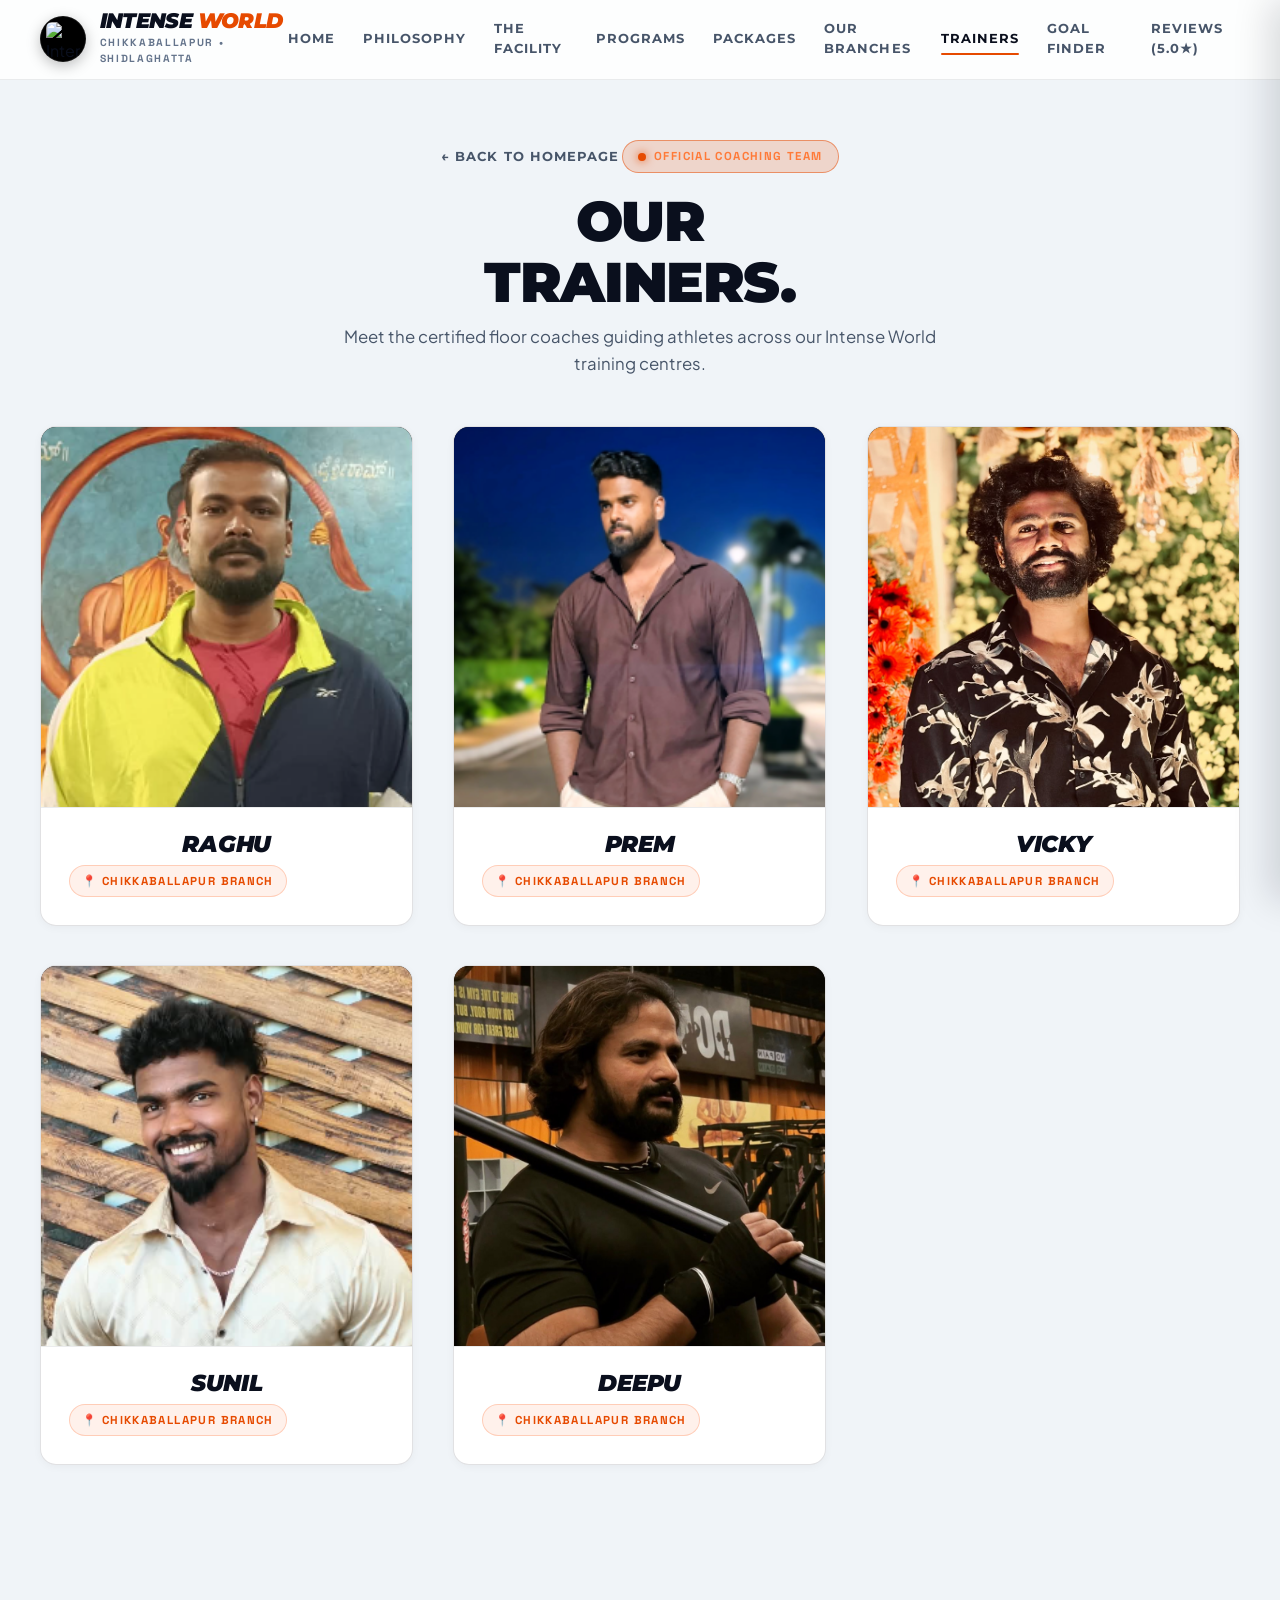
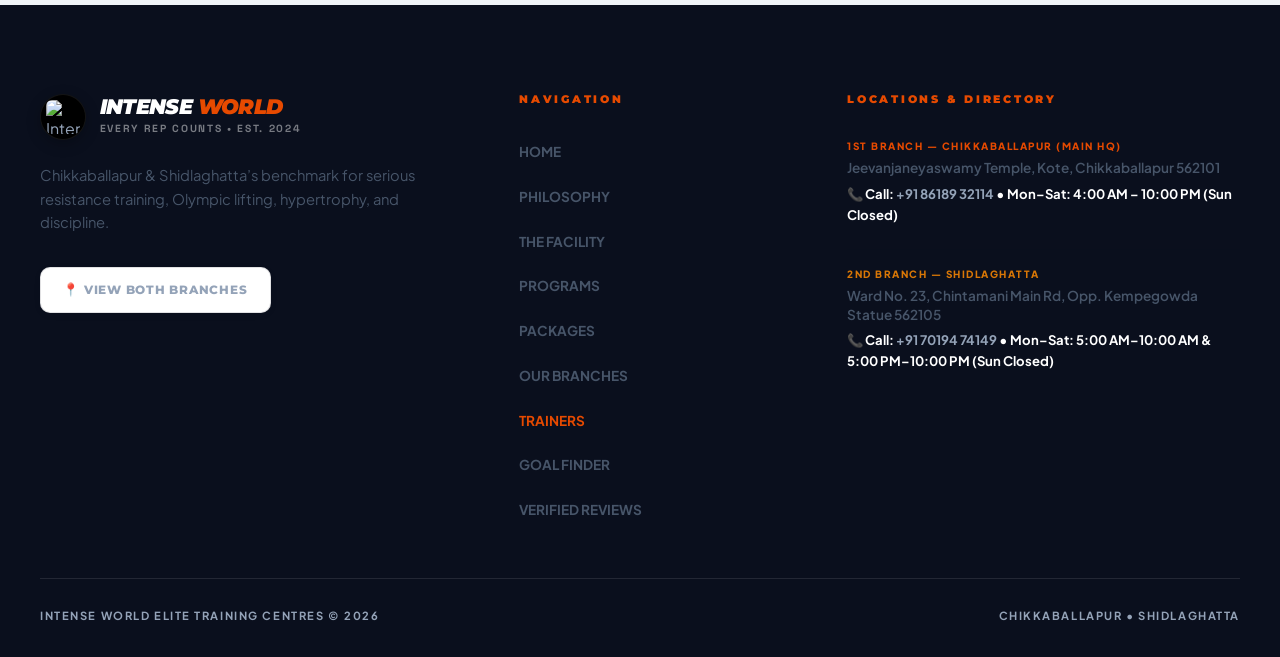
==== trainers.html @ 3a28fa77 "feat: create dedicated Trainers page and refine desktop header logo with circular black badge" ====
<!DOCTYPE html>
<html lang="en">
<head>
  <meta charset="UTF-8">
  <meta name="viewport" content="width=device-width, initial-scale=1.0">
  
  <!-- Primary SEO Meta Tags -->
  <title>Official Trainers | Intense World Gym</title>
  <meta name="title" content="Official Trainers | Intense World Gym">
  <meta name="description" content="Meet the official certified coaching team at Intense World Gym across Chikkaballapur and Shidlaghatta.">
  <meta name="robots" content="index, follow">
  <meta name="theme-color" content="#f0f4f8">

  <!-- OpenGraph / Facebook -->
  <meta property="og:type" content="website">
  <meta property="og:url" content="https://intenseworldgym.com/trainers.html">
  <meta property="og:title" content="Official Trainers | Intense World Gym">
  <meta property="og:description" content="Meet our official coaches at Intense World Gym.">
  <meta property="og:image" content="assets/logo.png">

  <!-- Favicon -->
  <link rel="icon" type="image/png" href="assets/logo.png">

  <!-- Main Stylesheet -->
  <link rel="stylesheet" href="styles.css">
  
  <style>
    /* Trainers Page Specific Enhancements */
    .trainers-page-hero {
      padding: 140px 0 60px;
      text-align: center;
      position: relative;
    }
    .trainers-grid {
      display: grid;
      grid-template-columns: repeat(auto-fill, minmax(280px, 1fr));
      gap: 2rem;
      margin: 3rem 0 5rem;
    }
    @media (min-width: 1024px) {
      .trainers-grid {
        grid-template-columns: repeat(3, 1fr);
        gap: 2.5rem;
      }
    }
    .trainer-card {
      background: var(--bg-surface);
      border: 1px solid var(--border-medium);
      border-radius: var(--radius-md);
      overflow: hidden;
      box-shadow: var(--shadow-sm);
      transition: transform 0.35s var(--ease-spring), box-shadow 0.35s ease, border-color 0.35s ease;
      display: flex;
      flex-direction: column;
    }
    .trainer-card:hover {
      transform: translateY(-8px);
      box-shadow: var(--shadow-hover);
      border-color: var(--border-accent);
    }
    .trainer-photo-wrap {
      width: 100%;
      height: 380px;
      position: relative;
      overflow: hidden;
      background: #000;
    }
    .trainer-photo-wrap img {
      width: 100%;
      height: 100%;
      object-fit: cover;
      object-position: top center;
      transition: transform 0.5s ease;
      display: block;
    }
    .trainer-card:hover .trainer-photo-wrap img {
      transform: scale(1.04);
    }
    .trainer-info {
      padding: 1.5rem 1.75rem 1.75rem;
      display: flex;
      flex-direction: column;
      gap: 0.5rem;
      border-top: 1px solid var(--border-subtle);
    }
    .trainer-name {
      font-family: var(--font-display);
      font-size: 1.45rem;
      font-weight: 900;
      font-style: italic;
      color: var(--text-primary);
      text-transform: uppercase;
      letter-spacing: -0.01em;
      margin: 0;
    }
    .trainer-branch-badge {
      display: inline-flex;
      align-items: center;
      gap: 0.4rem;
      font-family: var(--font-mono);
      font-size: 0.72rem;
      font-weight: 700;
      letter-spacing: 0.12em;
      text-transform: uppercase;
      color: var(--accent);
      background: rgba(255, 77, 0, 0.08);
      border: 1px solid rgba(255, 77, 0, 0.22);
      padding: 0.35rem 0.75rem;
      border-radius: 999px;
      width: fit-content;
    }
    .back-home-btn {
      display: inline-flex;
      align-items: center;
      gap: 0.5rem;
      margin-bottom: 1.5rem;
      font-family: var(--font-display);
      font-size: 0.8rem;
      font-weight: 700;
      text-transform: uppercase;
      letter-spacing: 0.08em;
      color: var(--text-secondary);
      transition: color 0.2s ease, transform 0.2s ease;
    }
    .back-home-btn:hover {
      color: var(--accent);
      transform: translateX(-3px);
    }
  </style>
</head>
<body>

  <!-- ==========================================================
       SITE HEADER / NAVIGATION
       ========================================================== -->
  <header class="site-header" id="siteHeader">
    <div class="container header-inner">
      <a href="index.html#home" class="brand-logo" aria-label="Intense World Homepage">
        <div class="brand-logo-circle">
          <img src="assets/logo.png" alt="Intense World Official Logo" width="36" height="36" loading="eager">
        </div>
        <div class="brand-text">
          <span class="brand-title">INTENSE <span>WORLD</span></span>
          <span class="brand-subtitle">CHIKKABALLAPUR • SHIDLAGHATTA</span>
        </div>
      </a>

      <!-- Desktop Navigation -->
      <nav class="desktop-nav" aria-label="Main Navigation">
        <a href="index.html#home" class="nav-link">Home</a>
        <a href="index.html#philosophy" class="nav-link">Philosophy</a>
        <a href="index.html#facility" class="nav-link">The Facility</a>
        <a href="index.html#programs" class="nav-link">Programs</a>
        <a href="index.html#packages" class="nav-link">Packages</a>
        <a href="index.html#branches" class="nav-link">Our Branches</a>
        <a href="trainers.html" class="nav-link active">Trainers</a>
        <a href="index.html#calculator" class="nav-link">Goal Finder</a>
        <a href="index.html#reviews" class="nav-link">Reviews (5.0★)</a>
      </nav>

      <!-- Header Toggle -->
      <div class="header-actions">
        <button class="mobile-toggle" id="mobileToggle" aria-label="Toggle Navigation Menu">
          <span></span>
          <span></span>
          <span></span>
        </button>
      </div>
    </div>
  </header>

  <!-- Mobile Navigation Drawer -->
  <div class="mobile-drawer-overlay" id="drawerOverlay"></div>
  <aside class="mobile-drawer" id="mobileDrawer" aria-label="Mobile Navigation">
    <div class="mobile-nav-links">
      <a href="index.html#home" class="mobile-nav-link">HOME <span>→</span></a>
      <a href="index.html#philosophy" class="mobile-nav-link">PHILOSOPHY <span>→</span></a>
      <a href="index.html#facility" class="mobile-nav-link">THE FACILITY <span>→</span></a>
      <a href="index.html#programs" class="mobile-nav-link">PROGRAMS <span>→</span></a>
      <a href="index.html#packages" class="mobile-nav-link">PACKAGES <span>→</span></a>
      <a href="index.html#branches" class="mobile-nav-link">OUR BRANCHES <span>→</span></a>
      <a href="trainers.html" class="mobile-nav-link active">TRAINERS <span>→</span></a>
      <a href="index.html#calculator" class="mobile-nav-link">GOAL FINDER <span>→</span></a>
      <a href="index.html#reviews" class="mobile-nav-link">REVIEWS (5.0★) <span>→</span></a>
    </div>
    <div style="display: flex; flex-direction: column; gap: 0.85rem; margin-top: auto;">
      <a href="https://wa.me/918618932114?text=Hello%20Intense%20World%2C%20I%20would%20like%20to%20know%20more%20about%20the%20gym%20and%20membership." target="_blank" rel="noopener noreferrer" class="btn-cult btn-cult-primary" style="width: 100%;">
        JOIN INTENSE WORLD
      </a>
      <a href="https://wa.me/918618932114?text=Hello%20Intense%20World%2C%20I%20would%20like%20to%20know%20more%20about%20the%20gym%20and%20membership." target="_blank" rel="noopener noreferrer" class="btn-cult btn-cult-whatsapp" style="width: 100%;">
        <svg width="20" height="20" viewBox="0 0 24 24" fill="currentColor"><path d="M.057 24l1.687-6.163c-1.041-1.804-1.588-3.849-1.587-5.946.003-6.556 5.338-11.891 11.893-11.891 3.181.001 6.167 1.24 8.413 3.488 2.245 2.248 3.481 5.236 3.48 8.414-.003 6.557-5.338 11.892-11.893 11.892-1.99-.001-3.951-.5-5.688-1.448l-6.305 1.654zm6.597-3.807c1.676.995 3.276 1.591 5.392 1.592 5.448 0 9.886-4.434 9.889-9.885.002-5.462-4.415-9.89-9.881-9.892-5.452 0-9.887 4.434-9.889 9.884-.001 2.225.651 3.891 1.746 5.634l-.999 3.648 3.742-.981zm11.387-5.464c-.074-.124-.272-.198-.57-.347-.297-.149-1.758-.868-2.031-.967-.272-.099-.47-.149-.669.149-.198.297-.768.967-.941 1.165-.173.198-.347.223-.644.074-.297-.149-1.255-.462-2.39-1.475-.883-.788-1.48-1.761-1.653-2.059-.173-.297-.018-.458.13-.606.134-.133.297-.347.446-.521.151-.172.2-.296.3-.495.099-.198.05-.372-.025-.521-.075-.148-.669-1.611-.916-2.206-.242-.579-.487-.501-.669-.51l-.57-.01c-.198 0-.52.074-.792.372s-1.04 1.016-1.04 2.479 1.065 2.876 1.213 3.074c.149.198 2.095 3.2 5.076 4.487.709.306 1.263.489 1.694.626.712.226 1.36.194 1.872.118.571-.085 1.758-.719 2.006-1.413.248-.695.248-1.29.173-1.414z"/></svg>
      WHATSAPP US
      </a>
    </div>
  </aside>

  <!-- ==========================================================
       MAIN CONTENT: TRAINERS DIRECTORY
       ========================================================== -->
  <main>
    <section class="trainers-page-hero">
      <div class="container">
        <a href="index.html#home" class="back-home-btn">← Back to Homepage</a>
        <div class="hero-tag-pill" style="margin-bottom: 1rem;">
          <span class="pulse-dot"></span>
          OFFICIAL COACHING TEAM
        </div>
        <h1 class="facility-header-title" style="margin-bottom: 0.75rem;">
          OUR <br>
          <span>TRAINERS.</span>
        </h1>
        <p class="facility-header-desc" style="max-width: 620px; margin: 0 auto;">
          Meet the certified floor coaches guiding athletes across our Intense World training centres.
        </p>

        <!-- Trainers Grid -->
        <div class="trainers-grid">
          
          <!-- Trainer 1: Raghu -->
          <article class="trainer-card fade-in-up">
            <div class="trainer-photo-wrap">
              <img src="assets/trainer-raghu.png" alt="Raghu - Trainer at Intense World Gym Chikkaballapur" loading="lazy">
            </div>
            <div class="trainer-info">
              <h2 class="trainer-name">Raghu</h2>
              <span class="trainer-branch-badge">📍 Chikkaballapur Branch</span>
            </div>
          </article>

          <!-- Trainer 2: Prem -->
          <article class="trainer-card fade-in-up">
            <div class="trainer-photo-wrap">
              <img src="assets/trainer-prem.png" alt="Prem - Trainer at Intense World Gym Chikkaballapur" loading="lazy">
            </div>
            <div class="trainer-info">
              <h2 class="trainer-name">Prem</h2>
              <span class="trainer-branch-badge">📍 Chikkaballapur Branch</span>
            </div>
          </article>

          <!-- Trainer 3: Vicky -->
          <article class="trainer-card fade-in-up">
            <div class="trainer-photo-wrap">
              <img src="assets/trainer-vicky.png" alt="Vicky - Trainer at Intense World Gym Chikkaballapur" loading="lazy">
            </div>
            <div class="trainer-info">
              <h2 class="trainer-name">Vicky</h2>
              <span class="trainer-branch-badge">📍 Chikkaballapur Branch</span>
            </div>
          </article>

          <!-- Trainer 4: Sunil -->
          <article class="trainer-card fade-in-up">
            <div class="trainer-photo-wrap">
              <img src="assets/trainer-sunil.png" alt="Sunil - Trainer at Intense World Gym Chikkaballapur" loading="lazy">
            </div>
            <div class="trainer-info">
              <h2 class="trainer-name">Sunil</h2>
              <span class="trainer-branch-badge">📍 Chikkaballapur Branch</span>
            </div>
          </article>

          <!-- Trainer 5: Deepu -->
          <article class="trainer-card fade-in-up">
            <div class="trainer-photo-wrap">
              <img src="assets/trainer-deepu.jpg" alt="Deepu - Trainer at Intense World Gym Chikkaballapur" loading="lazy">
            </div>
            <div class="trainer-info">
              <h2 class="trainer-name">Deepu</h2>
              <span class="trainer-branch-badge">📍 Chikkaballapur Branch</span>
            </div>
          </article>

        </div>
      </div>
    </section>
  </main>

  <!-- ==========================================================
       SITE FOOTER
       ========================================================== -->
  <footer class="site-footer-cult">
    <div class="container">
      <div class="footer-top-grid">
        <div>
          <a href="index.html#home" class="brand-logo" style="margin-bottom: 1.5rem;">
            <div class="brand-logo-circle">
              <img src="assets/logo.png" alt="Intense World Logo" width="36" height="36" loading="lazy">
            </div>
            <div class="brand-text">
              <span class="brand-title" style="color: #ffffff;">INTENSE <span>WORLD</span></span>
              <span class="brand-subtitle" style="color: rgba(255,255,255,0.45);">EVERY REP COUNTS • EST. 2024</span>
            </div>
          </a>
          <p style="color: var(--text-secondary); font-size: 0.92rem; max-width: 380px; line-height: 1.6; margin-bottom: 2rem;">
            Chikkaballapur & Shidlaghatta’s benchmark for serious resistance training, Olympic lifting, hypertrophy, and discipline.
          </p>
          <a href="index.html#branches" class="btn-cult btn-cult-outline" style="padding: 0.65rem 1.4rem; font-size: 0.78rem;">
            📍 VIEW BOTH BRANCHES
          </a>
        </div>

        <div>
          <h4 style="font-size: 11px; font-weight: 900; letter-spacing: 0.25em; color: var(--accent); margin-bottom: 2rem;">NAVIGATION</h4>
          <ul style="list-style: none; display: flex; flex-direction: column; gap: 1.2rem;">
            <li><a href="index.html#home" style="color: var(--text-secondary); font-weight: 700; font-size: 0.85rem; text-transform: uppercase;">Home</a></li>
            <li><a href="index.html#philosophy" style="color: var(--text-secondary); font-weight: 700; font-size: 0.85rem; text-transform: uppercase;">Philosophy</a></li>
            <li><a href="index.html#facility" style="color: var(--text-secondary); font-weight: 700; font-size: 0.85rem; text-transform: uppercase;">The Facility</a></li>
            <li><a href="index.html#programs" style="color: var(--text-secondary); font-weight: 700; font-size: 0.85rem; text-transform: uppercase;">Programs</a></li>
            <li><a href="index.html#packages" style="color: var(--text-secondary); font-weight: 700; font-size: 0.85rem; text-transform: uppercase;">Packages</a></li>
            <li><a href="index.html#branches" style="color: var(--text-secondary); font-weight: 700; font-size: 0.85rem; text-transform: uppercase;">Our Branches</a></li>
            <li><a href="trainers.html" style="color: var(--accent); font-weight: 700; font-size: 0.85rem; text-transform: uppercase;">Trainers</a></li>
            <li><a href="index.html#calculator" style="color: var(--text-secondary); font-weight: 700; font-size: 0.85rem; text-transform: uppercase;">Goal Finder</a></li>
            <li><a href="index.html#reviews" style="color: var(--text-secondary); font-weight: 700; font-size: 0.85rem; text-transform: uppercase;">Verified Reviews</a></li>
          </ul>
        </div>

        <div>
          <h4 style="font-size: 11px; font-weight: 900; letter-spacing: 0.25em; color: var(--accent); margin-bottom: 2rem;">LOCATIONS & DIRECTORY</h4>
          <div style="display: flex; flex-direction: column; gap: 1.5rem;">
            <div>
              <p style="font-size: 10px; text-transform: uppercase; letter-spacing: 0.15em; color: var(--accent); margin-bottom: 0.25rem; font-weight: 900;">1ST BRANCH — CHIKKABALLAPUR (MAIN HQ)</p>
              <p style="font-size: 0.85rem; font-weight: 600; color: var(--text-secondary); line-height: 1.4;">Jeevanjaneyaswamy Temple, Kote, Chikkaballapur 562101</p>
              <p style="font-size: 0.82rem; color: #FFFFFF; font-weight: 700; margin-top: 0.35rem;">📞 Call: <a href="tel:+918618932114">+91 86189 32114</a> • Mon–Sat: 4:00 AM – 10:00 PM (Sun Closed)</p>
            </div>
            <div style="padding-top: 1rem; border-top: 1px solid var(--border-subtle);">
              <p style="font-size: 10px; text-transform: uppercase; letter-spacing: 0.15em; color: var(--gold); margin-bottom: 0.25rem; font-weight: 900;">2ND BRANCH — SHIDLAGHATTA</p>
              <p style="font-size: 0.85rem; font-weight: 600; color: var(--text-secondary); line-height: 1.4;">Ward No. 23, Chintamani Main Rd, Opp. Kempegowda Statue 562105</p>
              <p style="font-size: 0.82rem; color: #FFFFFF; font-weight: 700; margin-top: 0.35rem;">📞 Call: <a href="tel:+917019474149">+91 70194 74149</a> • Mon–Sat: 5:00 AM–10:00 AM & 5:00 PM–10:00 PM (Sun Closed)</p>
            </div>
          </div>
        </div>
      </div>

      <div class="footer-bottom-row">
        <p>INTENSE WORLD ELITE TRAINING CENTRES © 2026</p>
        <p>CHIKKABALLAPUR • SHIDLAGHATTA</p>
      </div>
    </div>
  </footer>

  <!-- Scripts -->
  <script src="app.js"></script>
</body>
</html>
---- styles.css ----
@import url('https://fonts.googleapis.com/css2?family=Montserrat:ital,wght@0,400;0,500;0,600;0,700;0,800;0,900;1,700;1,800;1,900&family=Plus+Jakarta+Sans:wght@400;500;600;700;800&family=Space+Grotesk:wght@600;700&display=swap');

/* ==========================================================================
   INTENSE WORLD GYM — PREMIUM ATHLETIC DESIGN SYSTEM
   Modern, Clean, Human-Engineered High-End Visual System
   Reference-Grade Light/Bright Architecture with High Contrast
   ========================================================================== */

:root {
  /* Core Color Hierarchy - Elegant Light/Bright Palette */
  --bg: #f0f4f8;
  --bg-surface: #ffffff;
  --bg-surface-subtle: #e8eef5;
  --bg-card: #ffffff;
  --bg-card-hover: #f8fafc;
  --bg-glass: rgba(255, 255, 255, 0.88);
  --bg-subtle: rgba(10, 15, 29, 0.04);

  /* Athletic Accents */
  --accent: #E64A00;
  --accent-light: #FF5E14;
  --accent-dark: #C23E00;
  --accent-glow: rgba(230, 74, 0, 0.25);
  --accent-glow-subtle: rgba(230, 74, 0, 0.08);
  
  --gold: #D97706;
  --gold-glow: rgba(217, 119, 6, 0.2);
  --success: #059669;
  --whatsapp: #25D366;
  --danger: #DC2626;

  /* Typography Colors */
  --text-primary: #0A0F1D;
  --text-secondary: #475569;
  --text-muted: #64748B;
  --text-dim: #94A3B8;
  --text-inverse: #FFFFFF;

  /* Borders & Shadows */
  --border-subtle: rgba(10, 15, 29, 0.08);
  --border-medium: rgba(10, 15, 29, 0.12);
  --border-strong: rgba(10, 15, 29, 0.2);
  --border-accent: rgba(230, 74, 0, 0.4);

  --shadow-sm: 0 2px 8px rgba(10, 15, 29, 0.04);
  --shadow-md: 0 10px 30px rgba(10, 15, 29, 0.06);
  --shadow-lg: 0 20px 50px rgba(10, 15, 29, 0.09);
  --shadow-glow: 0 12px 35px rgba(230, 74, 0, 0.2);

  /* Typography */
  --font-display: 'Montserrat', -apple-system, BlinkMacSystemFont, 'Segoe UI', Roboto, sans-serif;
  --font-body: 'Plus Jakarta Sans', -apple-system, BlinkMacSystemFont, 'Segoe UI', Roboto, sans-serif;
  --font-mono: 'Space Grotesk', monospace;

  /* Spacing & Radii */
  --radius-xs: 6px;
  --radius-sm: 10px;
  --radius-md: 16px;
  --radius-lg: 22px;
  --radius-xl: 30px;
  --radius-full: 9999px;

  /* Transitions & Physics */
  --ease-spring: cubic-bezier(0.16, 1, 0.3, 1);
  --ease-smooth: cubic-bezier(0.4, 0, 0.2, 1);
  --transition: all 0.32s var(--ease-spring);
}

/* ==========================================================================
   RESET & FOUNDATION
   ========================================================================== */
*, *::before, *::after {
  box-sizing: border-box;
  margin: 0;
  padding: 0;
}

html {
  scroll-behavior: smooth;
  font-family: var(--font-body);
  background-color: var(--bg);
  color: var(--text-primary);
  line-height: 1.6;
  -webkit-font-smoothing: antialiased;
  -moz-osx-font-smoothing: grayscale;
  overflow-x: hidden;
}

body {
  min-height: 100vh;
  background-color: var(--bg);
  color: var(--text-primary);
  overflow-x: hidden;
  position: relative;
}

::selection {
  background-color: var(--accent);
  color: #FFFFFF;
}

h1, h2, h3, h4, h5, h6 {
  font-family: var(--font-display);
  color: var(--text-primary);
  font-weight: 900;
  text-transform: uppercase;
  letter-spacing: -0.025em;
  line-height: 1.08;
}

p {
  color: var(--text-secondary);
  font-family: var(--font-body);
}

a {
  color: inherit;
  text-decoration: none;
  transition: var(--transition);
}

img, video {
  max-width: 100%;
  height: auto;
  display: block;
}

button {
  font-family: inherit;
  cursor: pointer;
  border: none;
  background: none;
}

.container {
  width: 100%;
  max-width: 1320px;
  margin: 0 auto;
  padding: 0 1.25rem;
  position: relative;
  z-index: 10;
}

@media (min-width: 768px) {
  .container {
    padding: 0 2.5rem;
  }
}

.text-accent { color: var(--accent); }
.text-gold { color: var(--gold); }
.text-success { color: var(--success); }

/* Section Header Typography Helpers */
.section-tag-pill {
  display: inline-flex;
  align-items: center;
  gap: 0.5rem;
  padding: 0.4rem 0.95rem;
  border-radius: var(--radius-full);
  background: rgba(230, 74, 0, 0.08);
  border: 1px solid var(--border-accent);
  font-family: var(--font-mono);
  font-size: 0.72rem;
  font-weight: 700;
  letter-spacing: 0.12em;
  color: var(--accent);
  margin-bottom: 0.85rem;
}

/* ==========================================================================
   BUTTONS (Ergonomic, Touch-Optimized & High-Precision)
   ========================================================================== */
.btn-cult {
  display: inline-flex;
  align-items: center;
  justify-content: center;
  gap: 0.65rem;
  font-family: var(--font-display);
  font-size: 0.85rem;
  font-weight: 800;
  text-transform: uppercase;
  letter-spacing: 0.06em;
  padding: 0.95rem 1.6rem;
  border-radius: var(--radius-sm);
  transition: var(--transition);
  cursor: pointer;
  position: relative;
  overflow: hidden;
  text-align: center;
  white-space: normal;
  word-break: normal;
  line-height: 1.25;
  min-height: 46px;
  -webkit-tap-highlight-color: transparent;
}

.btn-cult::after {
  content: '';
  position: absolute;
  top: 0; left: -100%;
  width: 60%; height: 100%;
  background: linear-gradient(90deg, transparent, rgba(255,255,255,0.28), transparent);
  transform: skewX(-20deg);
  transition: 0.6s ease;
}

.btn-cult:hover::after {
  left: 140%;
}

.btn-cult:active {
  transform: scale(0.98);
}

.btn-cult-primary {
  background-color: var(--accent);
  color: #FFFFFF;
  box-shadow: 0 4px 18px var(--accent-glow);
}

.btn-cult-primary:hover {
  background-color: var(--accent-light);
  box-shadow: 0 8px 30px var(--accent-glow);
  transform: translateY(-2px);
  color: #FFFFFF;
}

.btn-cult-outline {
  color: var(--text-primary);
  border: 1.5px solid var(--border-medium);
  background: var(--bg-surface);
  box-shadow: var(--shadow-sm);
}

.btn-cult-outline:hover {
  background-color: var(--text-primary);
  color: #FFFFFF;
  border-color: var(--text-primary);
  transform: translateY(-2px);
}

.btn-cult-whatsapp {
  background: var(--whatsapp);
  color: #FFFFFF;
  box-shadow: 0 4px 18px rgba(37, 211, 102, 0.25);
}

.btn-cult-whatsapp:hover {
  background: #20ba5a;
  box-shadow: 0 8px 28px rgba(37, 211, 102, 0.45);
  transform: translateY(-2px);
  color: #FFFFFF;
}

/* ==========================================================================
   NAVIGATION BAR & MOBILE DRAWER
   ========================================================================== */
.site-header {
  position: fixed;
  top: 0; left: 0; right: 0;
  height: 80px;
  z-index: 100;
  transition: var(--transition);
  display: flex;
  align-items: center;
  background: rgba(255, 255, 255, 0.85);
  backdrop-filter: blur(20px);
  -webkit-backdrop-filter: blur(20px);
  border-bottom: 1px solid var(--border-subtle);
}

.site-header.scrolled {
  height: 70px;
  background: rgba(255, 255, 255, 0.96);
  border-bottom: 1px solid var(--border-medium);
  box-shadow: 0 10px 30px rgba(10, 15, 29, 0.06);
}

.header-inner {
  display: flex;
  align-items: center;
  justify-content: space-between;
}

.brand-logo {
  display: flex;
  align-items: center;
  gap: 0.85rem;
}

.brand-logo-circle {
  width: 46px;
  height: 46px;
  min-width: 46px;
  min-height: 46px;
  border-radius: 50%;
  background-color: #000000;
  display: flex;
  align-items: center;
  justify-content: center;
  overflow: hidden;
  box-shadow: 0 4px 14px rgba(0, 0, 0, 0.25);
  border: 1px solid rgba(255, 255, 255, 0.08);
  transition: transform 0.3s var(--ease-spring), box-shadow 0.3s ease;
  flex-shrink: 0;
}

.brand-logo:hover .brand-logo-circle {
  transform: scale(1.06);
  box-shadow: 0 6px 18px rgba(0, 0, 0, 0.35);
}

.brand-logo-circle img {
  width: 78%;
  height: 78%;
  object-fit: contain;
  display: block;
  border-radius: 0;
  box-shadow: none;
  filter: drop-shadow(0 1px 3px rgba(0,0,0,0.4));
}

.brand-logo img {
  border-radius: var(--radius-xs);
  transition: transform 0.3s var(--ease-spring);
  box-shadow: 0 2px 10px rgba(0,0,0,0.1);
}

.brand-logo:hover img {
  transform: scale(1.08) rotate(-3deg);
}

.brand-logo:hover .brand-logo-circle img {
  transform: none;
}

.brand-text {
  display: flex;
  flex-direction: column;
}

.brand-title {
  font-family: var(--font-display);
  font-size: 1.3rem;
  font-weight: 900;
  font-style: italic;
  letter-spacing: -0.03em;
  color: var(--text-primary);
  line-height: 1;
}

.brand-title span {
  color: var(--accent);
}

.brand-subtitle {
  font-family: var(--font-mono);
  font-size: 0.65rem;
  font-weight: 700;
  letter-spacing: 0.16em;
  color: var(--text-muted);
  margin-top: 3px;
}

.desktop-nav {
  display: none;
  align-items: center;
  gap: 1.75rem;
}

@media (min-width: 1024px) {
  .desktop-nav {
    display: flex;
  }
}

.nav-link {
  font-family: var(--font-display);
  font-size: 0.8rem;
  font-weight: 700;
  text-transform: uppercase;
  letter-spacing: 0.08em;
  color: var(--text-secondary);
  position: relative;
  padding: 0.5rem 0;
  min-height: 44px;
  display: inline-flex;
  align-items: center;
}

.nav-link::after {
  content: '';
  position: absolute;
  bottom: 6px; left: 0;
  width: 0%; height: 2.5px;
  background: var(--accent);
  transition: width 0.3s var(--ease-spring);
  border-radius: 2px;
}

.nav-link:hover, .nav-link.active {
  color: var(--text-primary);
}

.nav-link:hover::after, .nav-link.active::after {
  width: 100%;
}

.mobile-toggle {
  display: flex;
  flex-direction: column;
  justify-content: center;
  align-items: center;
  gap: 6px;
  width: 46px;
  height: 46px;
  border-radius: var(--radius-xs);
  background: var(--bg-surface);
  border: 1.5px solid var(--border-medium);
  box-shadow: var(--shadow-sm);
  padding: 10px;
  position: relative;
  z-index: 170;
  -webkit-tap-highlight-color: transparent;
}

@media (min-width: 1024px) {
  .mobile-toggle {
    display: none;
  }
}

.mobile-toggle span {
  width: 22px;
  height: 2px;
  background-color: var(--text-primary);
  transition: var(--transition);
  border-radius: 2px;
}

.mobile-toggle.open span:nth-child(1) {
  transform: translateY(8px) rotate(45deg);
}

.mobile-toggle.open span:nth-child(2) {
  opacity: 0;
}

.mobile-toggle.open span:nth-child(3) {
  transform: translateY(-8px) rotate(-45deg);
}

/* Mobile Navigation Drawer */
.mobile-drawer-overlay {
  position: fixed;
  inset: 0;
  background: rgba(10, 15, 29, 0.6);
  backdrop-filter: blur(8px);
  z-index: 150;
  opacity: 0;
  pointer-events: none;
  transition: opacity 0.35s ease;
}

.mobile-drawer-overlay.open {
  opacity: 1;
  pointer-events: auto;
}

.mobile-drawer {
  position: fixed;
  top: 0; right: 0;
  width: 86%;
  max-width: 380px;
  height: 100vh;
  background: #ffffff;
  border-left: 1px solid var(--border-medium);
  box-shadow: -10px 0 35px rgba(10, 15, 29, 0.15);
  z-index: 160;
  padding: 5.5rem 1.75rem 2.5rem;
  display: flex;
  flex-direction: column;
  transform: translateX(100%);
  transition: transform 0.4s var(--ease-spring);
  overflow-y: auto;
}

.mobile-drawer.open {
  transform: translateX(0);
}

.mobile-nav-links {
  display: flex;
  flex-direction: column;
  gap: 1.25rem;
  margin-bottom: 2rem;
}

.mobile-nav-link {
  font-family: var(--font-display);
  font-size: 1.15rem;
  font-weight: 900;
  font-style: italic;
  text-transform: uppercase;
  color: var(--text-primary);
  display: flex;
  justify-content: space-between;
  align-items: center;
  border-bottom: 1px solid var(--border-subtle);
  padding-bottom: 0.65rem;
  min-height: 46px;
  -webkit-tap-highlight-color: transparent;
}

.mobile-nav-link:hover, .mobile-nav-link.active {
  color: var(--accent);
  padding-left: 0.4rem;
}

/* ==========================================================================
   HERO SECTION (Cinematic Motion & High Contrast)
   ========================================================================== */
.hero-section {
  position: relative;
  min-height: 100vh;
  display: flex;
  flex-direction: column;
  justify-content: center;
  padding: 7.5rem 0 3.5rem;
  overflow: hidden;
  background: #070709;
}

.hero-video-wrap {
  position: absolute;
  inset: 0;
  z-index: 1;
}

.hero-video {
  width: 100%;
  height: 100%;
  object-fit: cover;
  object-position: center;
  filter: brightness(0.55) contrast(1.15);
}

.hero-gradient-left {
  position: absolute;
  inset: 0;
  background: linear-gradient(90deg, rgba(7,7,9,0.95) 0%, rgba(7,7,9,0.82) 48%, rgba(7,7,9,0.3) 100%);
  z-index: 2;
}

.hero-gradient-vertical {
  position: absolute;
  inset: 0;
  background: linear-gradient(180deg, rgba(7,7,9,0.85) 0%, transparent 35%, rgba(7,7,9,0.92) 88%, #070709 100%);
  z-index: 2;
}

.hero-content {
  position: relative;
  z-index: 10;
  max-width: 840px;
  margin-bottom: 2.5rem;
}

.hero-tag-pill {
  display: inline-flex;
  align-items: center;
  gap: 0.5rem;
  padding: 0.4rem 0.95rem;
  border-radius: var(--radius-full);
  background: rgba(230, 74, 0, 0.18);
  border: 1px solid rgba(230, 74, 0, 0.5);
  font-family: var(--font-mono);
  font-size: 0.72rem;
  font-weight: 700;
  letter-spacing: 0.12em;
  color: #FF7A38;
  margin-bottom: 1.25rem;
}

.pulse-dot {
  width: 8px;
  height: 8px;
  border-radius: 50%;
  background: var(--accent);
  box-shadow: 0 0 10px var(--accent);
  animation: pulseDot 2s infinite;
}

@keyframes pulseDot {
  0% { transform: scale(0.9); opacity: 0.6; }
  50% { transform: scale(1.3); opacity: 1; box-shadow: 0 0 14px var(--accent); }
  100% { transform: scale(0.9); opacity: 0.6; }
}

.hero-title {
  font-size: clamp(2.4rem, 6.2vw, 5rem);
  font-weight: 900;
  font-style: italic;
  letter-spacing: -0.03em;
  line-height: 0.98;
  color: #FFFFFF;
  margin-bottom: 1.25rem;
}

.hero-subtitle {
  font-size: clamp(0.98rem, 1.8vw, 1.2rem);
  color: #CBD5E1;
  line-height: 1.6;
  max-width: 620px;
  margin-bottom: 2.25rem;
}

.hero-btn-group {
  display: flex;
  flex-wrap: wrap;
  gap: 0.85rem;
}

.hero-btn-group .btn-cult-outline {
  color: #FFFFFF;
  background: rgba(255, 255, 255, 0.08);
  border-color: rgba(255, 255, 255, 0.25);
}

.hero-btn-group .btn-cult-outline:hover {
  background: #FFFFFF;
  color: #0A0F1D;
  border-color: #FFFFFF;
}

.hero-bottom-stats {
  position: relative;
  z-index: 10;
  display: flex;
  flex-wrap: wrap;
  align-items: center;
  justify-content: space-between;
  gap: 1.5rem;
  padding-top: 1.75rem;
  border-top: 1px solid rgba(255, 255, 255, 0.12);
  margin-top: auto;
}

.stats-left-group {
  display: flex;
  flex-wrap: wrap;
  gap: 2rem;
}

.stat-item p:first-child {
  font-family: var(--font-display);
  font-size: 1.65rem;
  font-weight: 900;
  font-style: italic;
  color: #FFFFFF;
  line-height: 1;
}

.stat-item p:last-child {
  font-family: var(--font-mono);
  font-size: 0.7rem;
  font-weight: 700;
  letter-spacing: 0.12em;
  text-transform: uppercase;
  color: #94A3B8;
  margin-top: 3px;
}

.stats-right-loc {
  text-align: left;
}

@media (min-width: 640px) {
  .stats-right-loc {
    text-align: right;
  }
}

.stats-right-loc p:first-child {
  font-family: var(--font-mono);
  font-size: 0.68rem;
  color: var(--accent);
  letter-spacing: 0.14em;
  text-transform: uppercase;
  font-weight: 700;
}

.stats-right-loc p:last-child {
  font-family: var(--font-display);
  font-size: 1.05rem;
  font-weight: 900;
  font-style: italic;
  color: #FFFFFF;
}

/* ==========================================================================
   DYNAMIC RUNNING MARQUEE TICKER
   ========================================================================== */
.ticker-wrap {
  width: 100%;
  background: var(--accent);
  color: #FFFFFF;
  padding: 0.85rem 0;
  overflow: hidden;
  position: relative;
  z-index: 20;
  box-shadow: 0 4px 20px rgba(230, 74, 0, 0.25);
}

.ticker-track {
  display: flex;
  width: max-content;
  animation: tickerMove 25s linear infinite;
}

.ticker-item {
  font-family: var(--font-display);
  font-size: 0.82rem;
  font-weight: 900;
  font-style: italic;
  letter-spacing: 0.12em;
  text-transform: uppercase;
  padding: 0 1.5rem;
  display: flex;
  align-items: center;
  gap: 1.5rem;
  white-space: nowrap;
}

@keyframes tickerMove {
  0% { transform: translateX(0); }
  100% { transform: translateX(-50%); }
}

/* ==========================================================================
   PHILOSOPHY SECTION
   ========================================================================== */
.philosophy-section {
  padding: 7.5rem 0;
  background: var(--bg);
  position: relative;
}

.philosophy-grid {
  display: grid;
  grid-template-columns: 1fr;
  gap: 3.5rem;
  align-items: center;
}

@media (min-width: 1024px) {
  .philosophy-grid {
    grid-template-columns: 1.2fr 0.8fr;
  }
}

.philosophy-heading {
  font-size: clamp(2rem, 4.5vw, 3.5rem);
  margin-bottom: 1.25rem;
  color: var(--text-primary);
}

.philosophy-lead {
  font-size: 1.15rem;
  font-weight: 600;
  color: var(--text-primary);
  margin-bottom: 1.25rem;
  line-height: 1.55;
  border-left: 3.5px solid var(--accent);
  padding-left: 1.25rem;
}

.philosophy-body {
  font-size: 1rem;
  color: var(--text-secondary);
  line-height: 1.75;
  margin-bottom: 2.25rem;
}

.est-badge-box {
  display: flex;
  align-items: center;
  gap: 1.25rem;
  padding: 1.1rem 1.6rem;
  border-radius: var(--radius-sm);
  background: var(--bg-surface);
  border: 1px solid var(--border-medium);
  box-shadow: var(--shadow-sm);
}

.est-col {
  display: flex;
  flex-direction: column;
}

.est-col span:first-child {
  font-family: var(--font-mono);
  font-size: 0.65rem;
  color: var(--text-muted);
  letter-spacing: 0.14em;
  font-weight: 700;
}

.est-col span:last-child {
  font-family: var(--font-display);
  font-size: 1.4rem;
  font-weight: 900;
  font-style: italic;
  color: var(--accent);
  line-height: 1;
}

.est-divider {
  width: 1px;
  height: 36px;
  background: var(--border-medium);
}

.est-info p:first-child {
  font-weight: 800;
  font-size: 0.9rem;
  color: var(--text-primary);
}

.est-info p:last-child {
  font-size: 0.78rem;
  color: var(--text-muted);
}

/* Rotating Dashed Ring Stage */
.rotating-logo-stage {
  display: flex;
  justify-content: center;
  align-items: center;
}

.rotating-logo-group {
  position: relative;
  width: 260px;
  height: 260px;
  display: flex;
  justify-content: center;
  align-items: center;
}

@media (min-width: 640px) {
  .rotating-logo-group {
    width: 320px;
    height: 320px;
  }
}

.rotating-dashed-ring {
  position: absolute;
  inset: 0;
  border-radius: 50%;
  border: 2px dashed rgba(230, 74, 0, 0.45);
  animation: rotateRing 20s linear infinite;
}

@keyframes rotateRing {
  from { transform: rotate(0deg); }
  to { transform: rotate(360deg); }
}

.logo-circle-card {
  width: 180px;
  height: 180px;
  border-radius: 50%;
  background: var(--bg-surface);
  border: 2px solid var(--border-medium);
  display: flex;
  align-items: center;
  justify-content: center;
  padding: 2rem;
  box-shadow: var(--shadow-lg), 0 0 35px var(--accent-glow-subtle);
  position: relative;
  z-index: 5;
}

.floating-est-corner-badge {
  position: absolute;
  bottom: 8px;
  right: 8px;
  background: var(--accent);
  color: #FFFFFF;
  padding: 0.55rem 0.85rem;
  border-radius: var(--radius-xs);
  font-family: var(--font-display);
  font-weight: 900;
  font-size: 0.72rem;
  display: flex;
  flex-direction: column;
  align-items: center;
  line-height: 1;
  box-shadow: 0 10px 20px rgba(230, 74, 0, 0.35);
  z-index: 10;
}

/* ==========================================================================
   FACILITIES SECTION
   ========================================================================== */
.facility-section {
  padding: 7.5rem 0;
  background: var(--bg-surface);
  border-top: 1px solid var(--border-subtle);
}

.facility-header-row {
  display: flex;
  flex-direction: column;
  gap: 1.5rem;
  margin-bottom: 3.5rem;
}

@media (min-width: 768px) {
  .facility-header-row {
    flex-direction: row;
    justify-content: space-between;
    align-items: flex-end;
  }
}

.facility-header-title {
  font-size: clamp(2rem, 4.5vw, 3.5rem);
  color: var(--text-primary);
}

.facility-header-desc {
  font-size: 1.05rem;
  color: var(--text-secondary);
  max-width: 580px;
  margin-top: 0.65rem;
}

.facility-grid-3 {
  display: grid;
  grid-template-columns: 1fr;
  gap: 1.75rem;
}

@media (min-width: 768px) {
  .facility-grid-3 {
    grid-template-columns: repeat(3, 1fr);
  }
}

.facility-card-cult {
  position: relative;
  height: 420px;
  border-radius: var(--radius-lg);
  overflow: hidden;
  border: 1.5px solid var(--border-medium);
  box-shadow: var(--shadow-md);
  transition: var(--transition);
  background: var(--bg-surface);
}

.facility-card-cult img {
  width: 100%;
  height: 100%;
  object-fit: cover;
  transition: transform 0.6s var(--ease-spring);
}

.facility-card-cult:hover img {
  transform: scale(1.06);
}

.card-gradient-overlay {
  position: absolute;
  inset: 0;
  background: linear-gradient(180deg, transparent 30%, rgba(10, 15, 29, 0.72) 65%, #0A0F1D 100%);
  z-index: 2;
}

.card-content {
  position: absolute;
  bottom: 0; left: 0; right: 0;
  padding: 2rem 1.6rem;
  z-index: 5;
}

.facility-icon-pill {
  width: 44px;
  height: 44px;
  border-radius: var(--radius-xs);
  background: rgba(230, 74, 0, 0.2);
  border: 1px solid var(--border-accent);
  color: #FFFFFF;
  display: flex;
  align-items: center;
  justify-content: center;
  margin-bottom: 1rem;
  backdrop-filter: blur(8px);
}

.card-content h3 {
  font-size: 1.35rem;
  font-style: italic;
  margin-bottom: 0.45rem;
  color: #FFFFFF;
}

.card-content p {
  font-size: 0.88rem;
  color: #CBD5E1;
  line-height: 1.5;
}

.facility-hover-bar {
  position: absolute;
  bottom: 0; left: 0; right: 0;
  height: 3.5px;
  background: var(--accent);
  transform: scaleX(0);
  transform-origin: left;
  transition: transform 0.4s var(--ease-spring);
}

.facility-card-cult:hover .facility-hover-bar {
  transform: scaleX(1);
}

/* ==========================================================================
   PROGRAMS & DISCIPLINES
   ========================================================================== */
.programs-section {
  padding: 7.5rem 0;
  background: var(--bg);
  border-top: 1px solid var(--border-subtle);
}

.programs-grid-4 {
  display: grid;
  grid-template-columns: 1fr;
  gap: 1.5rem;
}

@media (min-width: 640px) {
  .programs-grid-4 {
    grid-template-columns: repeat(2, 1fr);
  }
}

@media (min-width: 1024px) {
  .programs-grid-4 {
    grid-template-columns: repeat(4, 1fr);
  }
}

.program-card-box {
  background: var(--bg-surface);
  border: 1.5px solid var(--border-medium);
  border-radius: var(--radius-md);
  box-shadow: var(--shadow-sm);
  padding: 2.2rem 1.75rem;
  display: flex;
  flex-direction: column;
  justify-content: space-between;
  transition: var(--transition);
  position: relative;
}

.program-card-box:hover {
  border-color: var(--border-accent);
  transform: translateY(-5px);
  box-shadow: var(--shadow-lg);
}

.program-type-tag {
  font-family: var(--font-mono);
  font-size: 0.68rem;
  font-weight: 700;
  letter-spacing: 0.14em;
  color: var(--accent);
  margin-bottom: 0.85rem;
  display: inline-block;
}

.program-card-box h4 {
  font-size: 1.25rem;
  font-style: italic;
  margin-bottom: 0.65rem;
  line-height: 1.2;
  color: var(--text-primary);
}

.program-card-box p {
  font-size: 0.9rem;
  color: var(--text-secondary);
  line-height: 1.6;
  margin-bottom: 1.5rem;
}

.program-card-box a {
  font-family: var(--font-display);
  font-size: 0.78rem;
  font-weight: 800;
  color: var(--accent);
  display: inline-flex;
  align-items: center;
  gap: 0.4rem;
  min-height: 44px;
}

.program-card-box a:hover {
  color: var(--accent-dark);
  transform: translateX(4px);
}

/* ==========================================================================
   PACKAGES & MEMBERSHIP PLANS SECTION
   ========================================================================== */
.packages-section {
  padding: 7.5rem 0;
  background: var(--bg-surface);
  border-top: 1px solid var(--border-subtle);
  position: relative;
  overflow: hidden;
}

.packages-section::before {
  content: '';
  position: absolute;
  top: -150px;
  left: 50%;
  transform: translateX(-50%);
  width: 600px;
  height: 400px;
  background: radial-gradient(circle, rgba(230, 74, 0, 0.08) 0%, transparent 70%);
  pointer-events: none;
  z-index: 1;
}

/* Admission Fee Banner */
.admission-fee-banner {
  margin: 1.75rem auto 1.25rem;
  display: inline-flex;
  align-items: center;
  gap: 0.85rem;
  background: rgba(230, 74, 0, 0.07);
  border: 1.5px dashed var(--border-accent);
  padding: 0.85rem 1.6rem;
  border-radius: var(--radius-full);
  color: var(--text-primary);
  text-align: left;
  max-width: 90%;
  box-shadow: var(--shadow-sm);
}

.admission-fee-icon {
  font-size: 1.25rem;
  line-height: 1;
}

.admission-fee-banner strong {
  font-family: var(--font-display);
  font-size: 0.9rem;
  font-weight: 800;
  letter-spacing: 0.04em;
  color: var(--accent);
  display: block;
}

.admission-fee-banner span {
  font-size: 0.78rem;
  color: var(--text-secondary);
  font-weight: 500;
  display: block;
}

/* Plan Switcher */
.package-plan-switcher {
  display: inline-flex;
  align-items: center;
  justify-content: center;
  flex-wrap: wrap;
  gap: 0.5rem;
  background: var(--bg-surface-subtle);
  border: 1px solid var(--border-medium);
  padding: 0.4rem;
  border-radius: var(--radius-full);
  margin-top: 1.25rem;
  margin-bottom: 2.5rem;
  box-shadow: var(--shadow-sm);
  max-width: 100%;
}

.package-tab-btn {
  font-family: var(--font-display);
  font-size: 0.82rem;
  font-weight: 800;
  letter-spacing: 0.06em;
  padding: 0.75rem 1.4rem;
  border-radius: var(--radius-full);
  color: var(--text-secondary);
  transition: var(--transition);
  white-space: nowrap;
  cursor: pointer;
  min-height: 44px;
  display: inline-flex;
  align-items: center;
  justify-content: center;
  -webkit-tap-highlight-color: transparent;
}

.package-tab-btn:hover {
  color: var(--text-primary);
}

.package-tab-btn.active {
  background: var(--accent);
  color: #FFFFFF;
  box-shadow: 0 4px 20px var(--accent-glow);
}

.packages-grid {
  display: grid;
  grid-template-columns: 1fr;
  gap: 1.5rem;
  transition: opacity 0.3s ease, transform 0.3s ease;
}

@media (min-width: 640px) {
  .packages-grid {
    grid-template-columns: repeat(2, 1fr);
  }
}

@media (min-width: 1024px) {
  .packages-grid {
    grid-template-columns: repeat(3, 1fr);
  }
}

@media (min-width: 1280px) {
  .packages-grid {
    grid-template-columns: repeat(5, 1fr);
    gap: 1.25rem;
  }
}

.package-card {
  background: var(--bg-surface);
  border: 1.5px solid var(--border-medium);
  border-radius: var(--radius-lg);
  box-shadow: var(--shadow-sm);
  padding: 2rem 1.4rem;
  display: flex;
  flex-direction: column;
  justify-content: space-between;
  transition: var(--transition);
  position: relative;
}

.package-card:hover {
  border-color: var(--border-accent);
  transform: translateY(-6px);
  box-shadow: var(--shadow-lg);
  background: var(--bg-card-hover);
}

.package-card.highlight-popular {
  border-color: var(--accent);
  background: linear-gradient(180deg, rgba(230, 74, 0, 0.05) 0%, #FFFFFF 45%);
  box-shadow: var(--shadow-md);
}

.package-card.package-card-couple {
  border-color: rgba(225, 29, 72, 0.35);
  background: linear-gradient(180deg, rgba(225, 29, 72, 0.05) 0%, #FFFFFF 45%);
}

.package-card.package-card-couple:hover {
  border-color: #E11D48;
  box-shadow: 0 20px 45px rgba(225, 29, 72, 0.12);
}

.package-popular-badge {
  position: absolute;
  top: -12px;
  left: 50%;
  transform: translateX(-50%);
  background: var(--accent);
  color: #FFFFFF;
  font-family: var(--font-display);
  font-size: 0.65rem;
  font-weight: 900;
  letter-spacing: 0.12em;
  padding: 0.3rem 0.85rem;
  border-radius: var(--radius-full);
  text-transform: uppercase;
  white-space: nowrap;
  box-shadow: 0 4px 15px var(--accent-glow);
}

.package-header {
  margin-bottom: 1.25rem;
}

.package-duration {
  font-family: var(--font-mono);
  font-size: 0.68rem;
  font-weight: 700;
  letter-spacing: 0.15em;
  color: var(--text-muted);
  text-transform: uppercase;
}

.package-name {
  font-size: 1.3rem;
  font-style: italic;
  margin: 0.35rem 0 0.75rem;
  color: var(--text-primary);
  line-height: 1.15;
}

.package-price-wrap {
  display: flex;
  flex-direction: column;
  gap: 0.25rem;
  border-bottom: 1px solid var(--border-subtle);
  padding-bottom: 1.15rem;
  margin-bottom: 1.25rem;
}

.price-strikethrough-group {
  display: flex;
  align-items: center;
  gap: 0.5rem;
}

.price-strikethrough {
  font-family: var(--font-mono);
  font-size: 0.88rem;
  color: var(--text-dim);
  text-decoration: line-through;
  font-weight: 600;
}

.package-discount-pill {
  font-family: var(--font-mono);
  font-size: 0.62rem;
  font-weight: 800;
  letter-spacing: 0.06em;
  color: var(--accent);
  background: rgba(230, 74, 0, 0.1);
  border: 1px solid rgba(230, 74, 0, 0.25);
  padding: 0.15rem 0.45rem;
  border-radius: var(--radius-xs);
  text-transform: uppercase;
}

.package-price {
  font-family: var(--font-display);
  font-size: 1.75rem;
  font-weight: 900;
  color: var(--text-primary);
  letter-spacing: -0.02em;
  line-height: 1.1;
}

.package-period {
  font-size: 0.75rem;
  color: var(--text-muted);
  font-family: var(--font-mono);
}

.package-features {
  list-style: none;
  display: flex;
  flex-direction: column;
  gap: 0.65rem;
  margin-bottom: 1.75rem;
  font-size: 0.84rem;
  color: var(--text-secondary);
}

.package-feature-item {
  display: flex;
  align-items: flex-start;
  gap: 0.5rem;
  line-height: 1.35;
}

.package-feature-item svg {
  width: 15px;
  height: 15px;
  min-width: 15px;
  color: var(--accent);
  margin-top: 2px;
}

/* ==========================================================================
   OUR BRANCHES & LOCATIONS SECTION
   ========================================================================== */
.branches-section {
  padding: 7.5rem 0;
  background: var(--bg);
  border-top: 1px solid var(--border-subtle);
  position: relative;
}

.branch-tab-control {
  display: flex;
  flex-wrap: wrap;
  gap: 0.65rem;
  margin-top: 1.75rem;
  margin-bottom: 3rem;
}

.branch-tab-btn {
  font-family: var(--font-display);
  font-size: 0.78rem;
  font-weight: 800;
  text-transform: uppercase;
  letter-spacing: 0.08em;
  padding: 0.7rem 1.3rem;
  border-radius: var(--radius-xs);
  border: 1.5px solid var(--border-medium);
  background: var(--bg-surface);
  color: var(--text-secondary);
  box-shadow: var(--shadow-sm);
  transition: var(--transition);
  min-height: 44px;
  display: inline-flex;
  align-items: center;
  justify-content: center;
  -webkit-tap-highlight-color: transparent;
}

.branch-tab-btn:hover {
  color: var(--text-primary);
  border-color: var(--border-accent);
}

.branch-tab-btn.active {
  background: var(--accent);
  color: #FFFFFF;
  border-color: var(--accent);
  box-shadow: 0 4px 18px var(--accent-glow);
}

.branches-grid {
  display: grid;
  grid-template-columns: 1fr;
  gap: 2.25rem;
}

@media (min-width: 1024px) {
  .branches-grid {
    grid-template-columns: 1fr 1fr;
    gap: 2.25rem;
  }
}

.branch-card {
  background: var(--bg-surface);
  border: 1.5px solid var(--border-medium);
  border-radius: var(--radius-lg);
  box-shadow: var(--shadow-md);
  overflow: hidden;
  display: flex;
  flex-direction: column;
  transition: var(--transition);
  position: relative;
}

.branch-card:hover {
  border-color: var(--border-accent);
  transform: translateY(-5px);
  box-shadow: var(--shadow-lg);
}

.branch-card-header {
  padding: 1.75rem 1.75rem 1.15rem;
  border-bottom: 1px solid var(--border-subtle);
  display: flex;
  flex-direction: column;
  gap: 0.65rem;
  background: var(--bg-surface);
}

.branch-meta-row {
  display: flex;
  align-items: center;
  justify-content: space-between;
  flex-wrap: wrap;
  gap: 0.5rem;
}

.branch-pill {
  font-family: var(--font-mono);
  font-size: 0.68rem;
  font-weight: 800;
  letter-spacing: 0.12em;
  text-transform: uppercase;
  padding: 0.3rem 0.75rem;
  border-radius: var(--radius-full);
  display: inline-flex;
  align-items: center;
  gap: 0.4rem;
}

.branch-pill-main {
  background: rgba(230, 74, 0, 0.1);
  color: var(--accent);
  border: 1px solid var(--border-accent);
}

.branch-pill-second {
  background: rgba(217, 119, 6, 0.1);
  color: var(--gold);
  border: 1px solid rgba(217, 119, 6, 0.35);
}

.branch-live-status {
  display: inline-flex;
  align-items: center;
  gap: 0.4rem;
  font-family: var(--font-mono);
  font-size: 0.7rem;
  font-weight: 700;
  color: var(--success);
  background: rgba(5, 150, 105, 0.1);
  padding: 0.28rem 0.7rem;
  border-radius: var(--radius-full);
  border: 1px solid rgba(5, 150, 105, 0.25);
}

.status-indicator {
  width: 6px;
  height: 6px;
  border-radius: 50%;
  background: var(--success);
  box-shadow: 0 0 8px var(--success);
}

.branch-card-title {
  font-size: 1.45rem;
  font-weight: 900;
  font-style: italic;
  color: var(--text-primary);
  line-height: 1.15;
}

.branch-card-category {
  font-family: var(--font-mono);
  font-size: 0.7rem;
  font-weight: 700;
  letter-spacing: 0.14em;
  color: var(--text-muted);
  text-transform: uppercase;
}

/* Branch Gallery Component */
.branch-gallery {
  position: relative;
  width: 100%;
  background: #000000;
}

.branch-gallery-main {
  width: 100%;
  height: 250px;
  overflow: hidden;
  position: relative;
  cursor: pointer;
}

.branch-gallery-main img {
  width: 100%;
  height: 100%;
  object-fit: cover;
  transition: transform 0.6s var(--ease-spring), opacity 0.25s ease;
}

.branch-card:hover .branch-gallery-main img {
  transform: scale(1.03);
}

.branch-gallery-overlay-hint {
  position: absolute;
  top: 10px; right: 10px;
  background: rgba(10, 15, 29, 0.75);
  backdrop-filter: blur(8px);
  color: #FFFFFF;
  padding: 0.3rem 0.7rem;
  border-radius: var(--radius-xs);
  font-family: var(--font-mono);
  font-size: 0.68rem;
  font-weight: 700;
  display: flex;
  align-items: center;
  gap: 0.35rem;
  border: 1px solid rgba(255, 255, 255, 0.2);
  pointer-events: none;
  opacity: 0.9;
}

.branch-gallery-thumbs {
  display: grid;
  grid-template-columns: repeat(5, 1fr);
  gap: 6px;
  padding: 8px;
  background: var(--bg-surface-subtle);
  border-top: 1px solid var(--border-subtle);
}

.branch-thumb-btn {
  height: 48px;
  border-radius: 4px;
  overflow: hidden;
  border: 2px solid transparent;
  cursor: pointer;
  background: transparent;
  padding: 0;
  transition: var(--transition);
  -webkit-tap-highlight-color: transparent;
}

.branch-thumb-btn img {
  width: 100%;
  height: 100%;
  object-fit: cover;
}

.branch-thumb-btn.active, .branch-thumb-btn:hover {
  border-color: var(--accent);
  opacity: 1;
}

.branch-thumb-btn:not(.active) {
  opacity: 0.6;
}

/* Branch Card Body */
.branch-card-body {
  padding: 1.75rem;
  display: flex;
  flex-direction: column;
  gap: 1.25rem;
  flex-grow: 1;
  background: var(--bg-surface);
}

.branch-info-row {
  display: flex;
  gap: 1rem;
  align-items: flex-start;
}

.branch-info-icon {
  width: 38px;
  height: 38px;
  min-width: 38px;
  border-radius: var(--radius-xs);
  background: rgba(230, 74, 0, 0.1);
  border: 1px solid var(--border-accent);
  display: flex;
  align-items: center;
  justify-content: center;
  color: var(--accent);
}

.branch-info-content h5 {
  font-family: var(--font-mono);
  font-size: 0.72rem;
  font-weight: 700;
  letter-spacing: 0.12em;
  text-transform: uppercase;
  color: var(--text-muted);
  margin-bottom: 0.25rem;
}

.branch-info-content p, .branch-info-content address {
  color: var(--text-primary);
  font-size: 0.92rem;
  font-family: var(--font-body);
  font-style: normal;
  line-height: 1.5;
}

.branch-info-content a {
  color: var(--text-primary);
  font-weight: 700;
}

.branch-info-content a:hover {
  color: var(--accent);
}

.branch-hours-list {
  list-style: none;
  display: flex;
  flex-direction: column;
  gap: 0.3rem;
  font-size: 0.85rem;
  margin-top: 0.2rem;
}

.branch-hours-item {
  display: flex;
  justify-content: space-between;
  padding: 0.2rem 0;
  border-bottom: 1px dashed var(--border-subtle);
}

.branch-hours-item span:first-child {
  color: var(--text-secondary);
}

.branch-hours-item span:last-child {
  color: var(--text-primary);
  font-weight: 700;
}

.branch-hours-item.highlight-closed span:last-child {
  color: var(--danger);
}

/* Branch Map Preview */
.branch-map-embed {
  width: 100%;
  height: 180px;
  border-radius: var(--radius-sm);
  overflow: hidden;
  border: 1.5px solid var(--border-medium);
  margin-top: 0.25rem;
  position: relative;
}

.branch-map-embed iframe {
  width: 100%;
  height: 100%;
  border: 0;
}

/* Branch Action Buttons */
.branch-actions-wrap {
  margin-top: auto;
  padding-top: 1.25rem;
  border-top: 1px solid var(--border-subtle);
  display: flex;
  flex-direction: column;
  gap: 0.65rem;
}

.branch-btn-subgroup {
  display: grid;
  grid-template-columns: 1fr 1fr;
  gap: 0.65rem;
}

@media (max-width: 480px) {
  .branch-btn-subgroup {
    grid-template-columns: 1fr;
  }
}

/* ==========================================================================
   INTERACTIVE WORKOUT CALCULATOR / GOAL FINDER
   ========================================================================== */
.calc-section {
  padding: 7.5rem 0;
  background: var(--bg-surface);
  border-top: 1px solid var(--border-subtle);
}

.calc-card {
  background: var(--bg-surface);
  border: 1.5px solid var(--border-medium);
  border-radius: var(--radius-xl);
  padding: 2.5rem 1.5rem;
  max-width: 900px;
  margin: 0 auto;
  box-shadow: var(--shadow-lg);
}

@media (min-width: 768px) {
  .calc-card {
    padding: 3.5rem 3rem;
  }
}

.calc-form-grid {
  display: grid;
  grid-template-columns: 1fr;
  gap: 1.25rem;
  margin-top: 1.75rem;
}

@media (min-width: 768px) {
  .calc-form-grid {
    grid-template-columns: 1fr 1fr;
  }
}

.calc-input-group label {
  display: block;
  font-family: var(--font-mono);
  font-size: 0.72rem;
  font-weight: 700;
  letter-spacing: 0.1em;
  text-transform: uppercase;
  color: var(--text-muted);
  margin-bottom: 0.45rem;
}

.calc-input, .calc-select {
  width: 100%;
  padding: 0.95rem 1.15rem;
  background: var(--bg-surface-subtle);
  border: 1.5px solid var(--border-medium);
  border-radius: var(--radius-xs);
  color: var(--text-primary);
  font-family: var(--font-body);
  font-size: 0.92rem;
  outline: none;
  transition: var(--transition);
}

.calc-input:focus, .calc-select:focus {
  border-color: var(--accent);
  background: #ffffff;
  box-shadow: 0 0 15px var(--accent-glow-subtle);
}

.calc-select option {
  background: #ffffff;
  color: var(--text-primary);
}

/* ==========================================================================
   GOOGLE REVIEWS
   ========================================================================== */
.reviews-section {
  padding: 7.5rem 0;
  background: var(--bg);
  border-top: 1px solid var(--border-subtle);
}

.reviews-grid-3 {
  display: grid;
  grid-template-columns: 1fr;
  gap: 1.75rem;
}

@media (min-width: 768px) {
  .reviews-grid-3 {
    grid-template-columns: repeat(2, 1fr);
  }
}

@media (min-width: 1024px) {
  .reviews-grid-3 {
    grid-template-columns: repeat(3, 1fr);
  }
}

.review-cult-card {
  background: var(--bg-surface);
  border: 1.5px solid var(--border-medium);
  border-radius: var(--radius-md);
  box-shadow: var(--shadow-sm);
  padding: 2.2rem;
  display: flex;
  flex-direction: column;
  justify-content: space-between;
  gap: 1.25rem;
  transition: var(--transition);
}

.review-cult-card:hover {
  border-color: var(--border-accent);
  transform: translateY(-4px);
  box-shadow: var(--shadow-md);
}

.review-text-quote {
  font-size: 1.02rem;
  color: var(--text-primary);
  line-height: 1.65;
  font-style: italic;
}

.reviewer-row {
  display: flex;
  align-items: center;
  justify-content: space-between;
  border-top: 1px solid var(--border-subtle);
  padding-top: 1.15rem;
}

.reviewer-meta-left {
  display: flex;
  align-items: center;
  gap: 0.75rem;
}

.reviewer-initial {
  width: 36px;
  height: 36px;
  border-radius: 50%;
  background: var(--accent);
  color: #FFFFFF;
  font-weight: 900;
  font-family: var(--font-display);
  display: flex;
  align-items: center;
  justify-content: center;
  font-size: 0.88rem;
}

.reviewer-meta-left h5 {
  font-size: 0.88rem;
  font-style: normal;
  text-transform: none;
  color: var(--text-primary);
}

.reviewer-meta-left span {
  font-family: var(--font-mono);
  font-size: 0.68rem;
  color: var(--text-muted);
}

.stars-badge {
  color: var(--gold);
  font-weight: 900;
  font-size: 0.85rem;
}

/* ==========================================================================
   IMAGE LIGHTBOX MODAL
   ========================================================================== */
.lightbox-modal {
  position: fixed;
  inset: 0;
  background: rgba(10, 15, 29, 0.94);
  backdrop-filter: blur(16px);
  z-index: 9999;
  display: flex;
  align-items: center;
  justify-content: center;
  padding: 1.5rem;
  opacity: 0;
  pointer-events: none;
  transition: opacity 0.35s ease;
}

.lightbox-modal.open {
  opacity: 1;
  pointer-events: auto;
}

.lightbox-content {
  position: relative;
  max-width: 1040px;
  max-height: 85vh;
  display: flex;
  flex-direction: column;
  align-items: center;
}

.lightbox-content img {
  max-width: 100%;
  max-height: 75vh;
  object-fit: contain;
  border-radius: var(--radius-sm);
  border: 1px solid rgba(255,255,255,0.2);
  box-shadow: 0 25px 60px rgba(0,0,0,0.9);
}

.lightbox-caption {
  font-family: var(--font-mono);
  font-size: 0.82rem;
  color: #E2E8F0;
  margin-top: 0.85rem;
  text-align: center;
}

.lightbox-close {
  position: fixed;
  top: 20px;
  right: 20px;
  width: 46px;
  height: 46px;
  border-radius: 50%;
  background: rgba(0, 0, 0, 0.75);
  color: #FFFFFF;
  font-size: 1.4rem;
  font-weight: 700;
  cursor: pointer;
  border: 1px solid rgba(255, 255, 255, 0.3);
  display: flex;
  align-items: center;
  justify-content: center;
  z-index: 10001;
  transition: var(--transition);
  -webkit-tap-highlight-color: transparent;
}

.lightbox-close:hover {
  background: var(--accent);
  border-color: var(--accent);
  transform: scale(1.08);
}

/* ==========================================================================
   FLOATING WHATSAPP & MOBILE ACTION BAR
   ========================================================================== */
.floating-whatsapp-cult {
  position: fixed;
  bottom: 80px;
  right: 20px;
  z-index: 94;
  display: flex;
  align-items: center;
  gap: 0.75rem;
  background: var(--whatsapp);
  color: #FFFFFF;
  padding: 0.85rem 1.35rem;
  border-radius: var(--radius-full);
  box-shadow: 0 10px 28px rgba(37, 211, 102, 0.4);
  font-family: var(--font-display);
  font-weight: 900;
  font-size: 0.8rem;
  letter-spacing: 0.05em;
  text-transform: uppercase;
  transition: var(--transition);
  animation: pulseWa 3s infinite;
  -webkit-tap-highlight-color: transparent;
}

@media (min-width: 768px) {
  .floating-whatsapp-cult {
    bottom: 28px;
    right: 28px;
    z-index: 99;
  }
}

@media (max-width: 640px) {
  .floating-whatsapp-cult span { display: none; }
  .floating-whatsapp-cult {
    bottom: 74px;
    right: 16px;
    padding: 0.85rem;
    width: 50px;
    height: 50px;
    justify-content: center;
  }
}

.floating-whatsapp-cult:hover {
  transform: translateY(-4px) scale(1.05);
  box-shadow: 0 15px 40px rgba(37, 211, 102, 0.6);
  color: #FFFFFF;
}

@keyframes pulseWa {
  0% { box-shadow: 0 0 0 0 rgba(37, 211, 102, 0.6); }
  70% { box-shadow: 0 0 0 14px rgba(37, 211, 102, 0); }
  100% { box-shadow: 0 0 0 0 rgba(37, 211, 102, 0); }
}

.mobile-bottom-bar-cult {
  position: fixed;
  bottom: 0; left: 0; right: 0;
  height: 62px;
  background: rgba(255, 255, 255, 0.95);
  backdrop-filter: blur(16px);
  -webkit-backdrop-filter: blur(16px);
  border-top: 1px solid var(--border-medium);
  box-shadow: 0 -4px 20px rgba(10, 15, 29, 0.08);
  display: grid;
  grid-template-columns: 1fr 1fr 1fr;
  align-items: center;
  z-index: 95;
  padding: 0 0.4rem;
}

@media (min-width: 768px) {
  .mobile-bottom-bar-cult { display: none; }
}

.mobile-bottom-btn {
  display: flex;
  flex-direction: column;
  align-items: center;
  justify-content: center;
  font-family: var(--font-mono);
  font-size: 0.65rem;
  font-weight: 700;
  color: var(--text-muted);
  gap: 3px;
  padding: 6px 0;
  text-transform: uppercase;
  min-height: 48px;
  width: 100%;
  -webkit-tap-highlight-color: transparent;
}

.mobile-bottom-btn svg { width: 17px; height: 17px; }
.mobile-bottom-btn:hover, .mobile-bottom-btn.active { color: var(--accent); }
.mobile-bottom-btn.wa-highlight { color: var(--whatsapp); }

/* ==========================================================================
   FOOTER (Grounded Luxury Dark Theme)
   ========================================================================== */
.site-footer-cult {
  background: #0A0F1D;
  border-top: 1px solid var(--border-subtle);
  padding: 5.5rem 0 2rem;
  position: relative;
  z-index: 10;
  color: #FFFFFF;
}

@media (max-width: 768px) {
  .site-footer-cult { padding-bottom: 6.5rem; }
}

.site-footer-cult .brand-title {
  color: #FFFFFF;
}

.site-footer-cult .brand-subtitle {
  color: #94A3B8;
}

.site-footer-cult p {
  color: #94A3B8;
}

.site-footer-cult h4 {
  color: #FFFFFF;
}

.site-footer-cult a {
  color: #94A3B8;
}

.site-footer-cult a:hover {
  color: var(--accent);
}

.footer-top-grid {
  display: grid;
  grid-template-columns: 1fr;
  gap: 2.5rem;
  margin-bottom: 3.5rem;
}

@media (min-width: 1024px) {
  .footer-top-grid {
    grid-template-columns: 1.4fr 0.9fr 1.3fr;
    gap: 3.5rem;
  }
}

.footer-bottom-row {
  display: flex;
  flex-wrap: wrap;
  align-items: center;
  justify-content: space-between;
  gap: 1rem;
  border-top: 1px solid rgba(255, 255, 255, 0.1);
  padding-top: 1.75rem;
  font-family: var(--font-mono);
  font-size: 0.7rem;
  font-weight: 700;
  text-transform: uppercase;
  letter-spacing: 0.14em;
  color: #64748B;
}

/* ==========================================================================
   SCROLL REVEAL & STAGGER ANIMATIONS
   ========================================================================== */
.fade-in-up {
  opacity: 0;
  transform: translateY(22px);
  transition: opacity 0.65s var(--ease-spring), transform 0.65s var(--ease-spring);
  will-change: opacity, transform;
}

.fade-in-up.visible {
  opacity: 1;
  transform: translateY(0);
}

@media (prefers-reduced-motion: reduce) {
  *, *::before, *::after {
    animation-duration: 0.01ms !important;
    animation-iteration-count: 1 !important;
    transition-duration: 0.01ms !important;
    scroll-behavior: auto !important;
  }
}
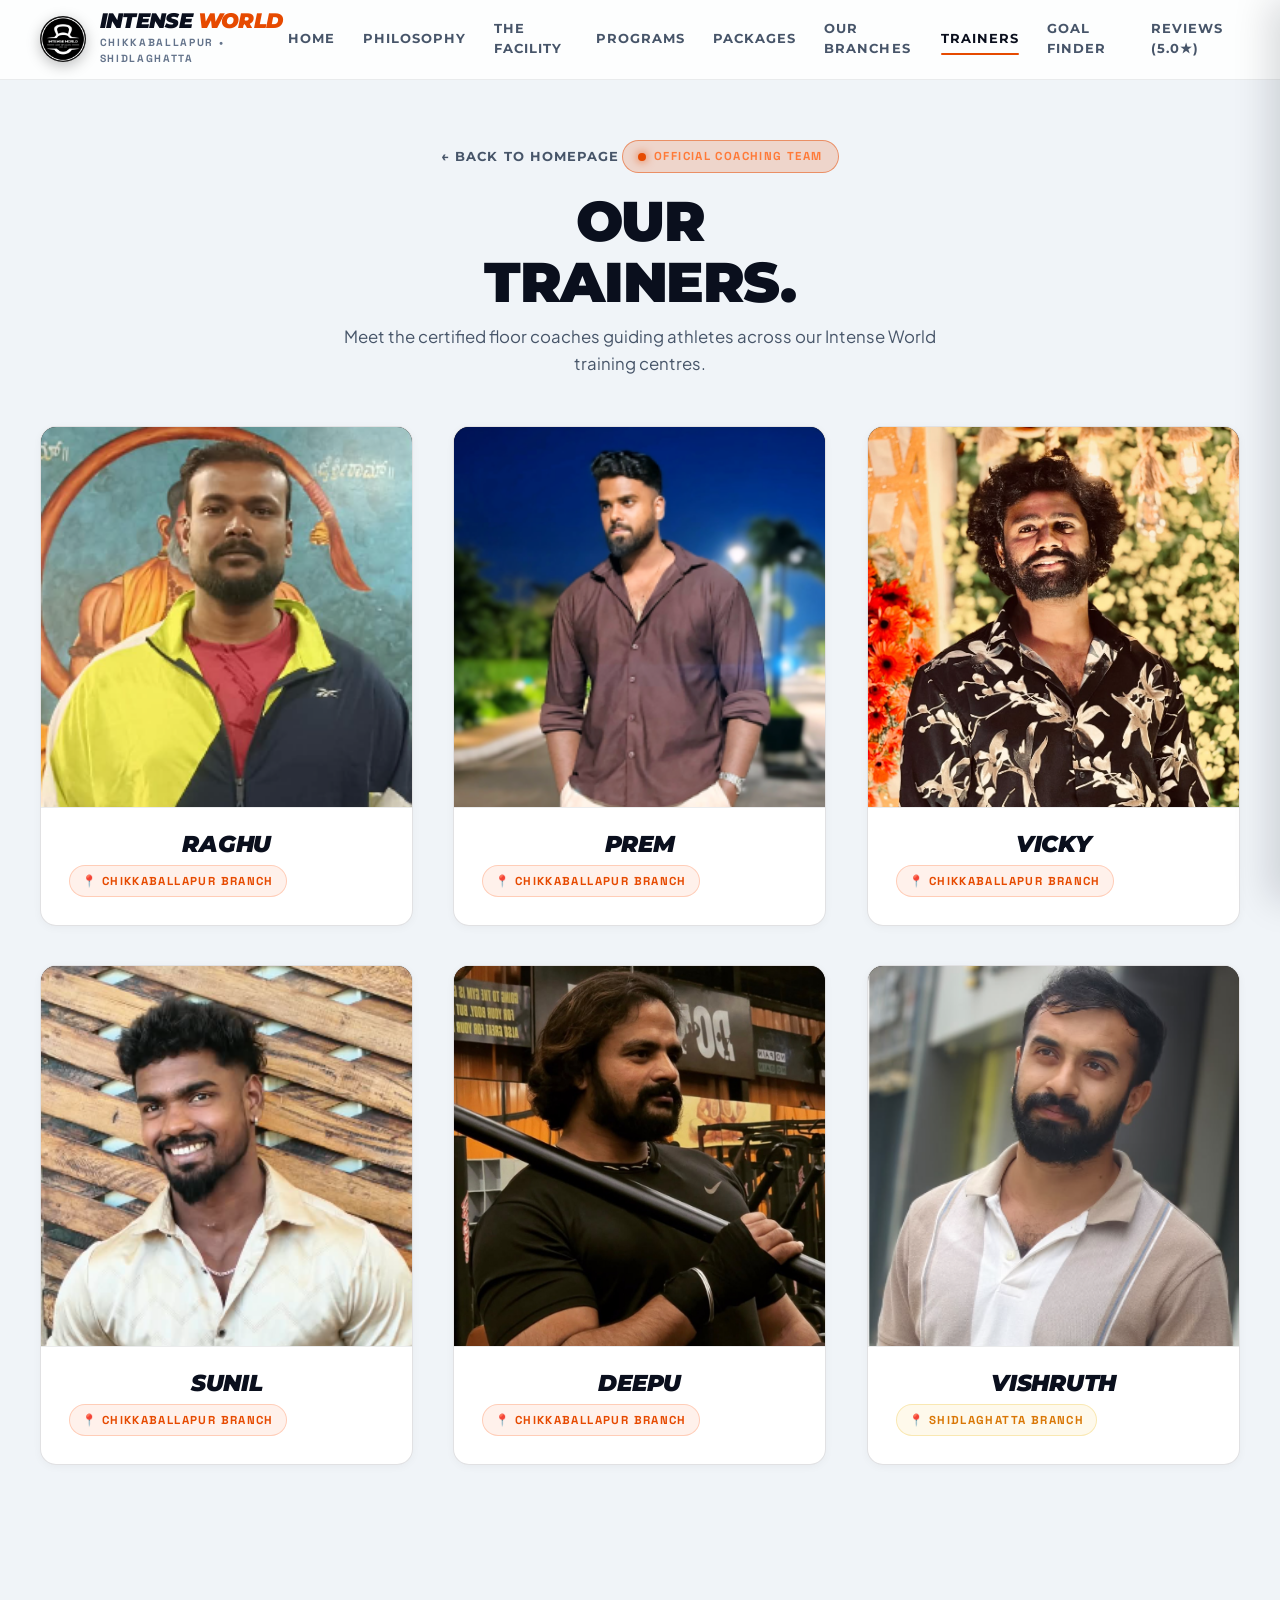
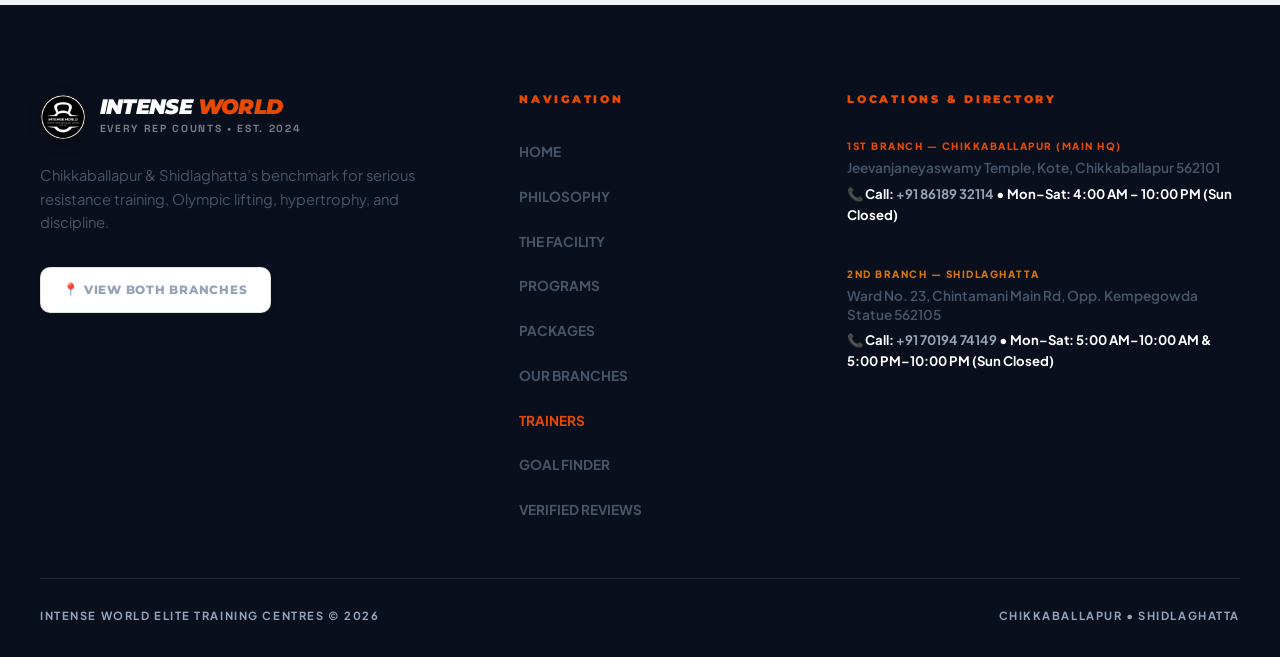
==== commit 0b2a368b: "feat: update official Intense World circular logo symbol and add Trainer Vishruth (Shidlaghatta)" ====
--- a/trainers.html
+++ b/trainers.html
@@ -271,6 +271,17 @@
             </div>
           </article>
 
+          <!-- Trainer 6: Vishruth -->
+          <article class="trainer-card fade-in-up">
+            <div class="trainer-photo-wrap">
+              <img src="assets/trainer-vishruth.png" alt="Vishruth - Trainer at Intense World Gym Shidlaghatta" loading="lazy">
+            </div>
+            <div class="trainer-info">
+              <h2 class="trainer-name">Vishruth</h2>
+              <span class="trainer-branch-badge" style="color: var(--gold); background: rgba(234, 179, 8, 0.08); border-color: rgba(234, 179, 8, 0.25);">📍 Shidlaghatta Branch</span>
+            </div>
+          </article>
+
         </div>
       </div>
     </section>
--- a/styles.css
+++ b/styles.css
@@ -294,11 +294,16 @@
   height: 46px;
   min-width: 46px;
   min-height: 46px;
+  max-width: 46px;
+  max-height: 46px;
+  aspect-ratio: 1 / 1;
   border-radius: 50%;
   background-color: #000000;
   display: flex;
   align-items: center;
   justify-content: center;
+  padding: 0;
+  box-sizing: border-box;
   overflow: hidden;
   box-shadow: 0 4px 14px rgba(0, 0, 0, 0.25);
   border: 1px solid rgba(255, 255, 255, 0.08);
@@ -312,13 +317,12 @@
 }
 
 .brand-logo-circle img {
-  width: 78%;
-  height: 78%;
-  object-fit: contain;
+  width: 100%;
+  height: 100%;
+  object-fit: cover;
   display: block;
-  border-radius: 0;
+  border-radius: 50%;
   box-shadow: none;
-  filter: drop-shadow(0 1px 3px rgba(0,0,0,0.4));
 }
 
 .brand-logo img {
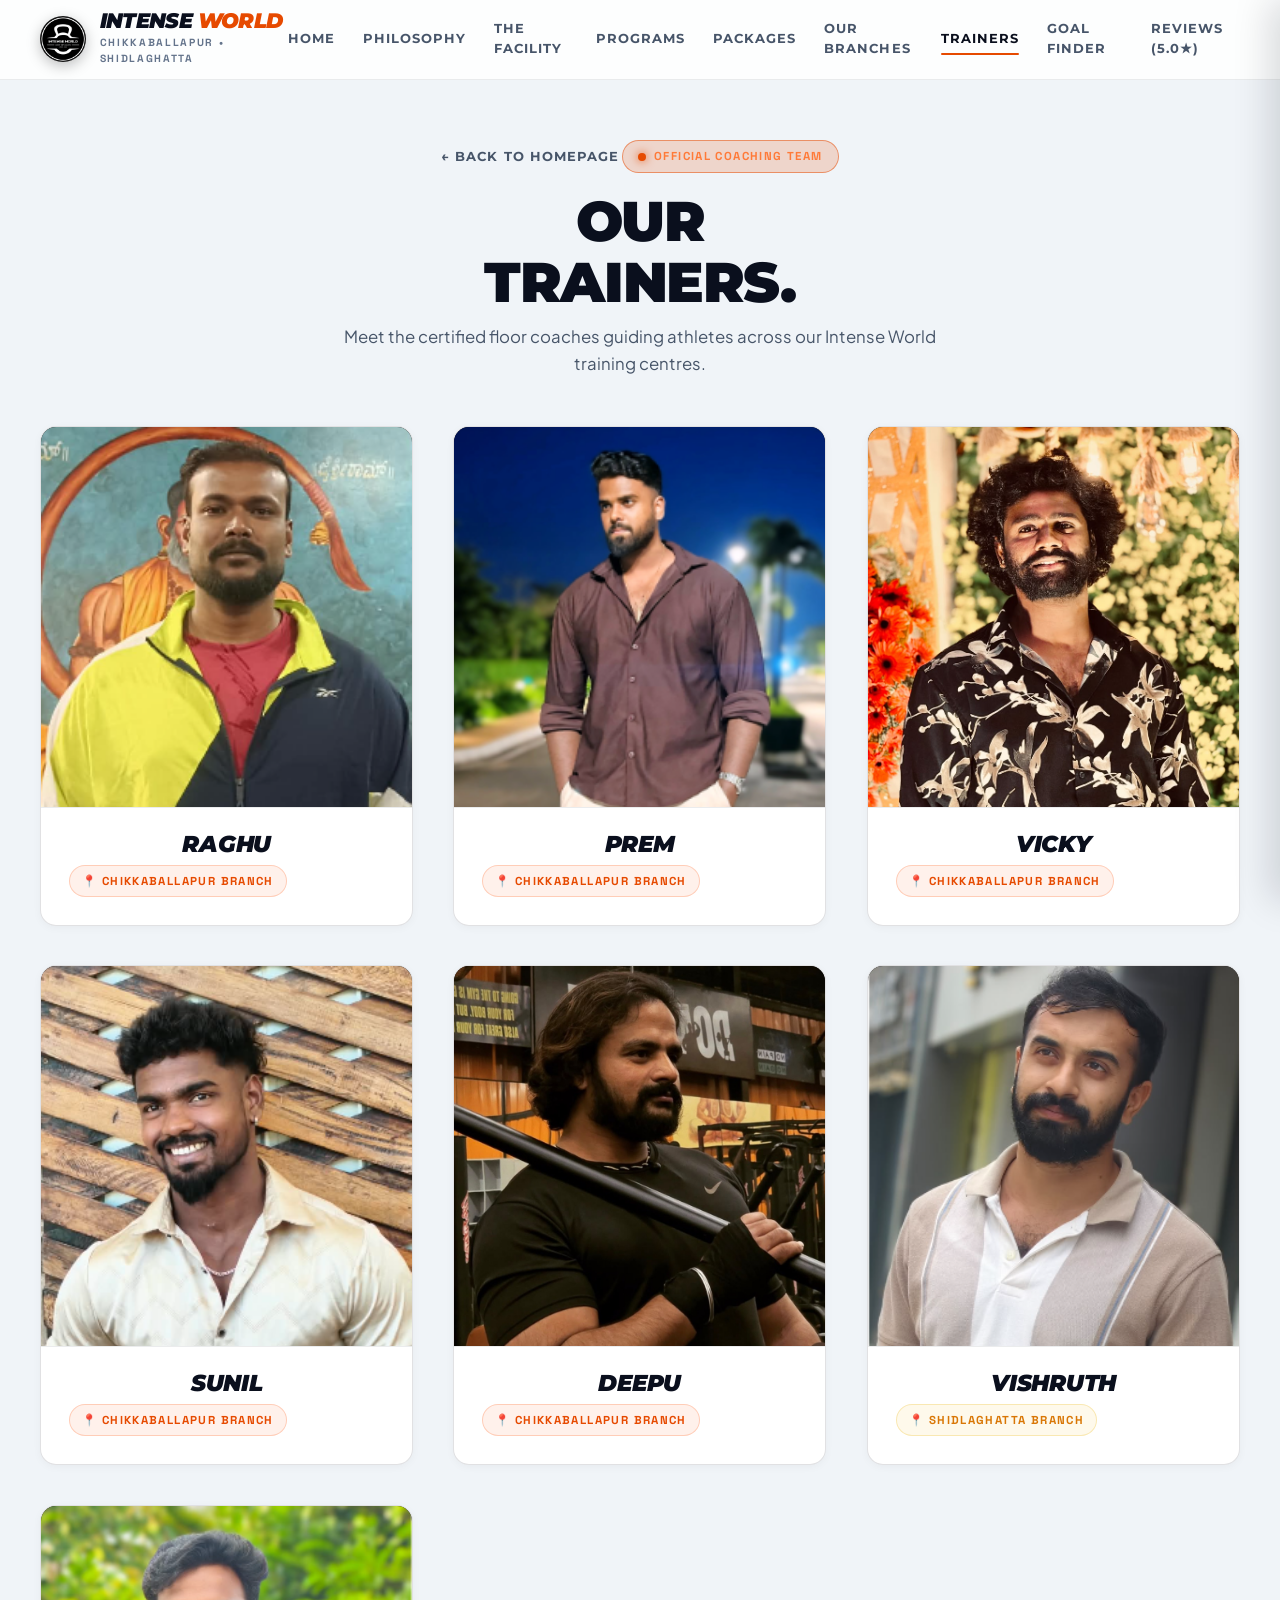
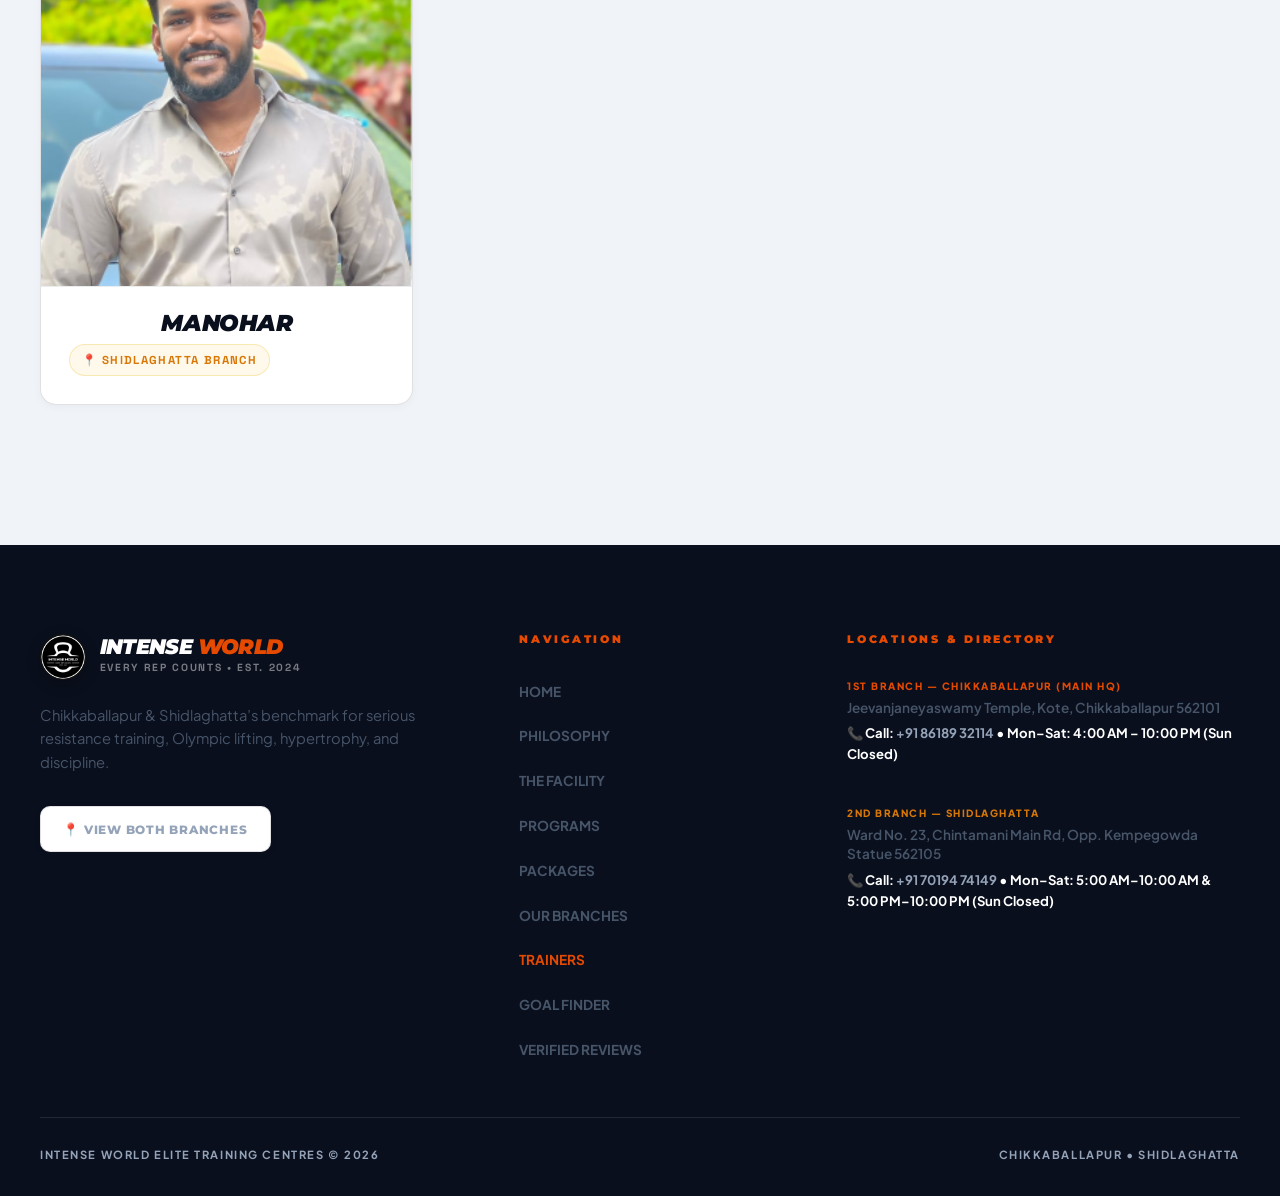
==== commit ab061825: "feat: add Trainer Manohar (Shidlaghatta) and enlarge hero logo removing inner white circle" ====
--- a/trainers.html
+++ b/trainers.html
@@ -282,6 +282,17 @@
             </div>
           </article>
 
+          <!-- Trainer 7: Manohar -->
+          <article class="trainer-card fade-in-up">
+            <div class="trainer-photo-wrap">
+              <img src="assets/trainer-manohar.png" alt="Manohar - Trainer at Intense World Gym Shidlaghatta" loading="lazy">
+            </div>
+            <div class="trainer-info">
+              <h2 class="trainer-name">Manohar</h2>
+              <span class="trainer-branch-badge" style="color: var(--gold); background: rgba(234, 179, 8, 0.08); border-color: rgba(234, 179, 8, 0.25);">📍 Shidlaghatta Branch</span>
+            </div>
+          </article>
+
         </div>
       </div>
     </section>
--- a/styles.css
+++ b/styles.css
@@ -874,18 +874,32 @@
 }
 
 .logo-circle-card {
-  width: 180px;
-  height: 180px;
+  width: 220px;
+  height: 220px;
   border-radius: 50%;
-  background: var(--bg-surface);
-  border: 2px solid var(--border-medium);
+  background: transparent;
+  border: none;
   display: flex;
   align-items: center;
   justify-content: center;
-  padding: 2rem;
-  box-shadow: var(--shadow-lg), 0 0 35px var(--accent-glow-subtle);
+  padding: 0;
+  box-shadow: none;
   position: relative;
   z-index: 5;
+}
+
+@media (min-width: 640px) {
+  .logo-circle-card {
+    width: 270px;
+    height: 270px;
+  }
+}
+
+.logo-circle-card img {
+  width: 100%;
+  height: 100%;
+  object-fit: contain;
+  display: block;
 }
 
 .floating-est-corner-badge {
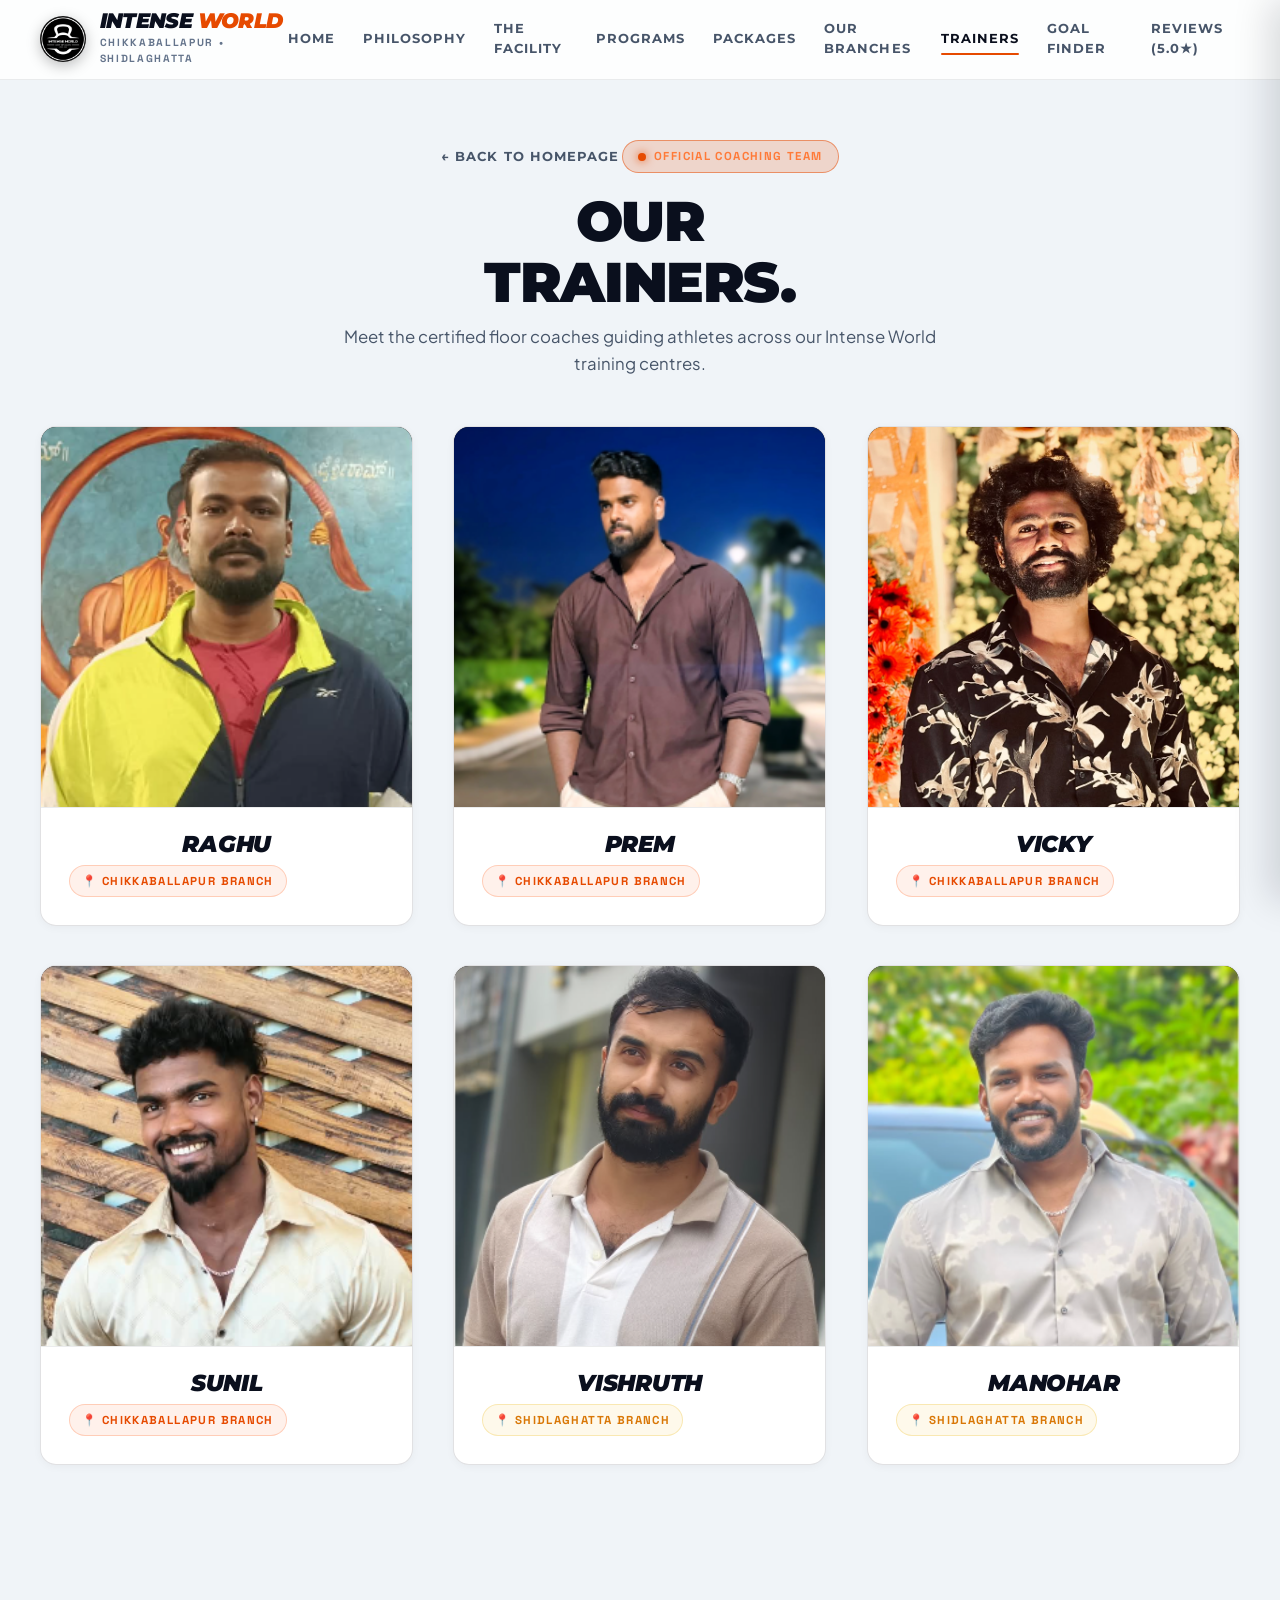
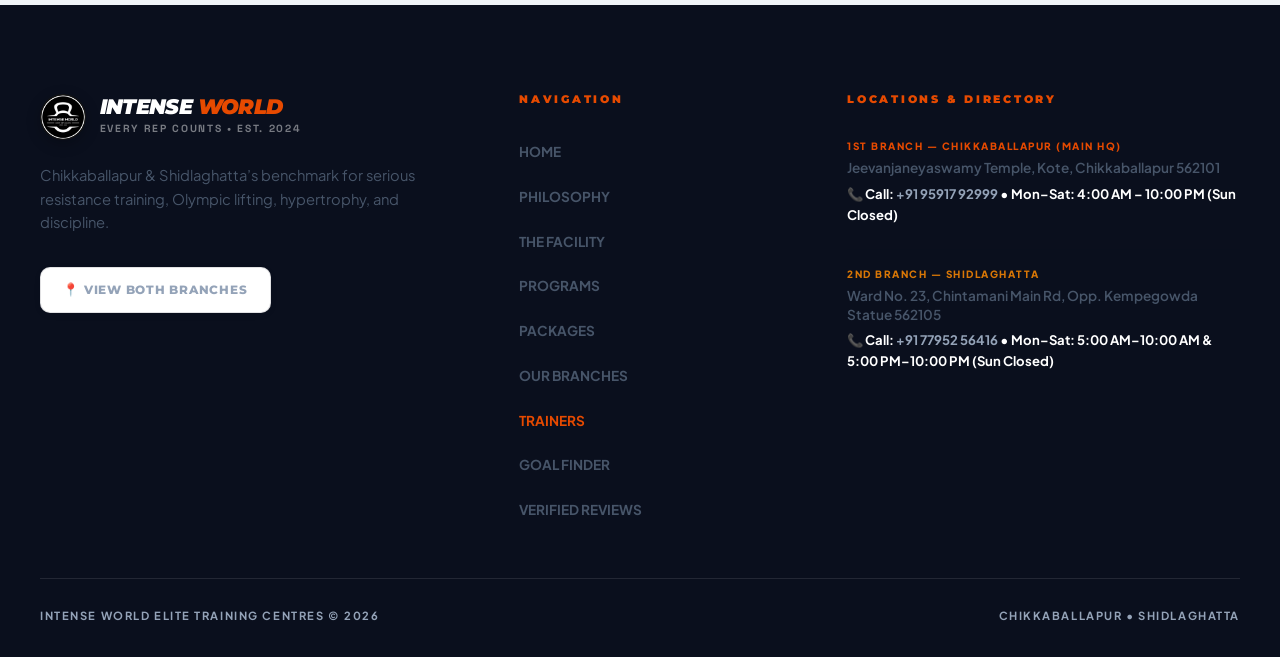
==== commit b161b924: "update: update branch contact/WhatsApp numbers and remove trainer Deepu" ====
--- a/trainers.html
+++ b/trainers.html
@@ -260,18 +260,7 @@
             </div>
           </article>
 
-          <!-- Trainer 5: Deepu -->
-          <article class="trainer-card fade-in-up">
-            <div class="trainer-photo-wrap">
-              <img src="assets/trainer-deepu.jpg" alt="Deepu - Trainer at Intense World Gym Chikkaballapur" loading="lazy">
-            </div>
-            <div class="trainer-info">
-              <h2 class="trainer-name">Deepu</h2>
-              <span class="trainer-branch-badge">📍 Chikkaballapur Branch</span>
-            </div>
-          </article>
-
-          <!-- Trainer 6: Vishruth -->
+          <!-- Trainer 5: Vishruth -->
           <article class="trainer-card fade-in-up">
             <div class="trainer-photo-wrap">
               <img src="assets/trainer-vishruth.png" alt="Vishruth - Trainer at Intense World Gym Shidlaghatta" loading="lazy">
@@ -282,7 +271,7 @@
             </div>
           </article>
 
-          <!-- Trainer 7: Manohar -->
+          <!-- Trainer 6: Manohar -->
           <article class="trainer-card fade-in-up">
             <div class="trainer-photo-wrap">
               <img src="assets/trainer-manohar.png" alt="Manohar - Trainer at Intense World Gym Shidlaghatta" loading="lazy">
@@ -343,12 +332,12 @@
             <div>
               <p style="font-size: 10px; text-transform: uppercase; letter-spacing: 0.15em; color: var(--accent); margin-bottom: 0.25rem; font-weight: 900;">1ST BRANCH — CHIKKABALLAPUR (MAIN HQ)</p>
               <p style="font-size: 0.85rem; font-weight: 600; color: var(--text-secondary); line-height: 1.4;">Jeevanjaneyaswamy Temple, Kote, Chikkaballapur 562101</p>
-              <p style="font-size: 0.82rem; color: #FFFFFF; font-weight: 700; margin-top: 0.35rem;">📞 Call: <a href="tel:+918618932114">+91 86189 32114</a> • Mon–Sat: 4:00 AM – 10:00 PM (Sun Closed)</p>
+              <p style="font-size: 0.82rem; color: #FFFFFF; font-weight: 700; margin-top: 0.35rem;">📞 Call: <a href="tel:+919591792999">+91 95917 92999</a> • Mon–Sat: 4:00 AM – 10:00 PM (Sun Closed)</p>
             </div>
             <div style="padding-top: 1rem; border-top: 1px solid var(--border-subtle);">
               <p style="font-size: 10px; text-transform: uppercase; letter-spacing: 0.15em; color: var(--gold); margin-bottom: 0.25rem; font-weight: 900;">2ND BRANCH — SHIDLAGHATTA</p>
               <p style="font-size: 0.85rem; font-weight: 600; color: var(--text-secondary); line-height: 1.4;">Ward No. 23, Chintamani Main Rd, Opp. Kempegowda Statue 562105</p>
-              <p style="font-size: 0.82rem; color: #FFFFFF; font-weight: 700; margin-top: 0.35rem;">📞 Call: <a href="tel:+917019474149">+91 70194 74149</a> • Mon–Sat: 5:00 AM–10:00 AM & 5:00 PM–10:00 PM (Sun Closed)</p>
+              <p style="font-size: 0.82rem; color: #FFFFFF; font-weight: 700; margin-top: 0.35rem;">📞 Call: <a href="tel:+917795256416">+91 77952 56416</a> • Mon–Sat: 5:00 AM–10:00 AM & 5:00 PM–10:00 PM (Sun Closed)</p>
             </div>
           </div>
         </div>
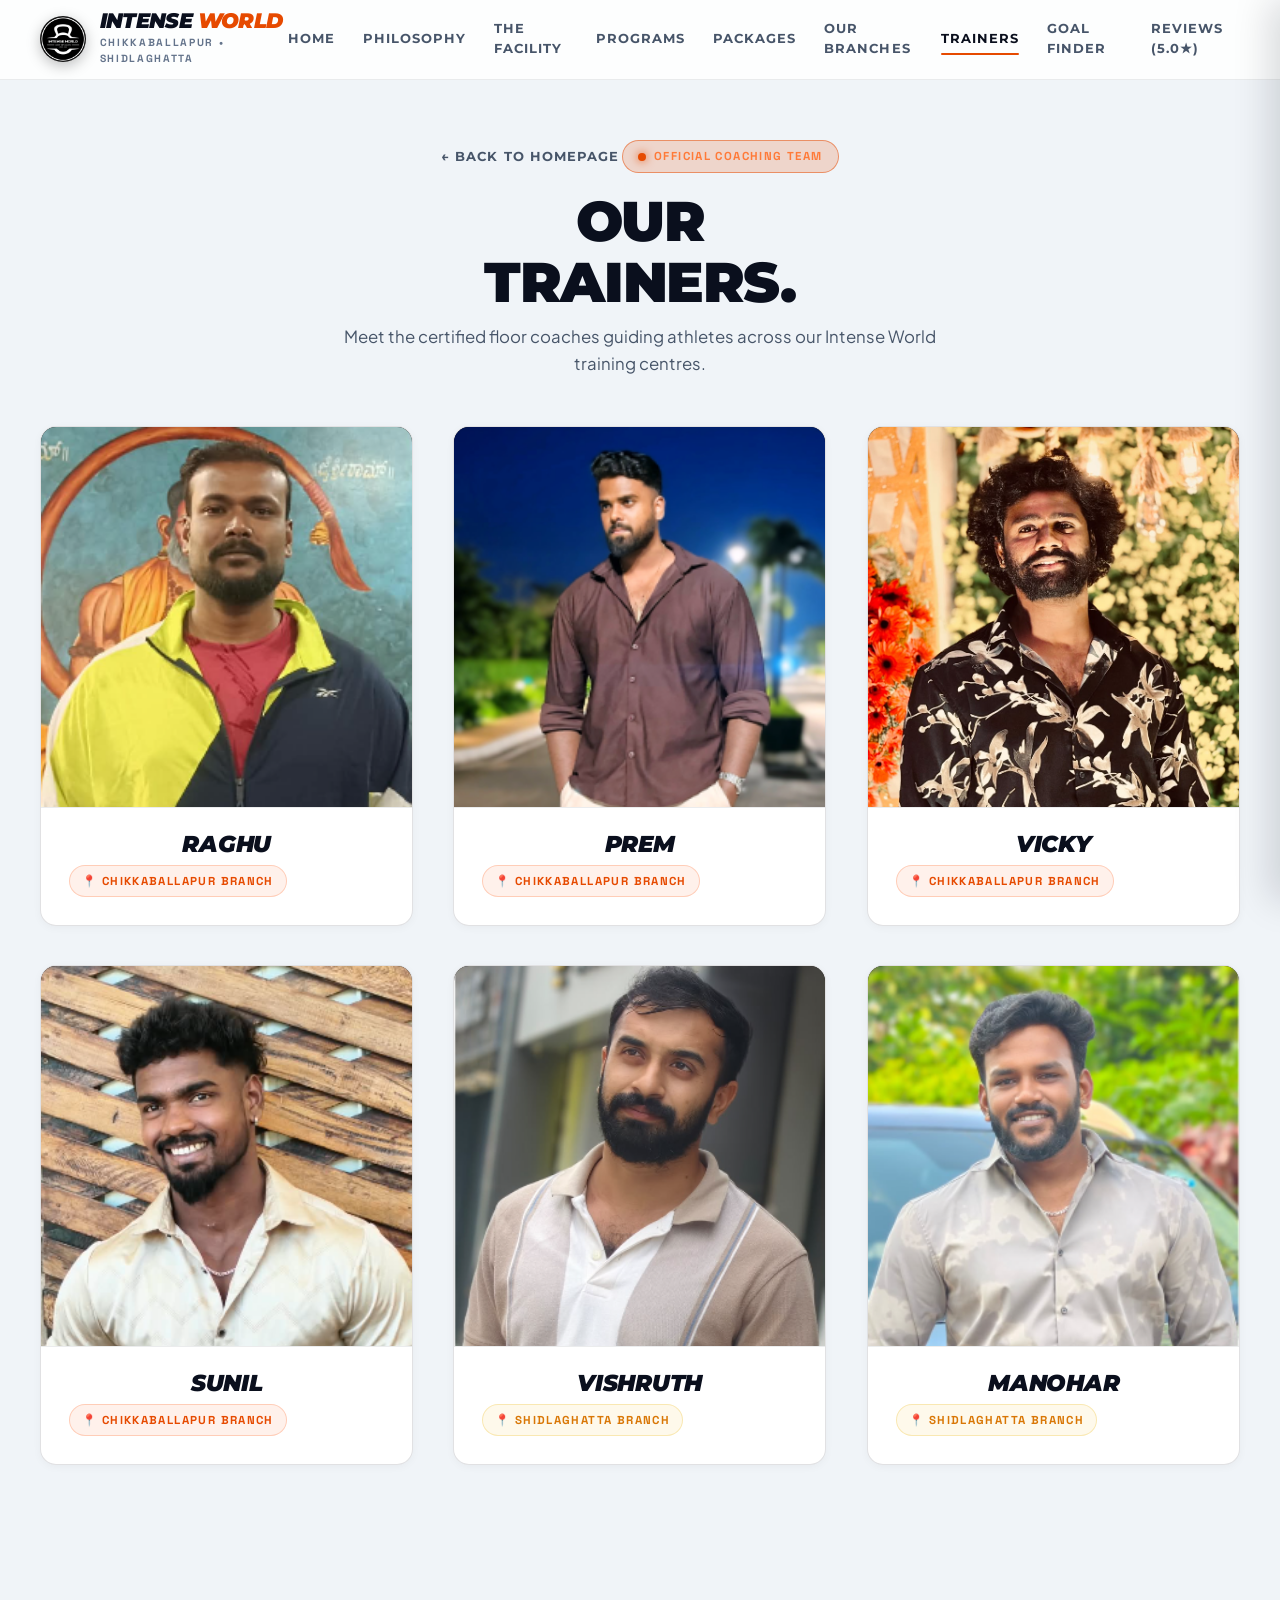
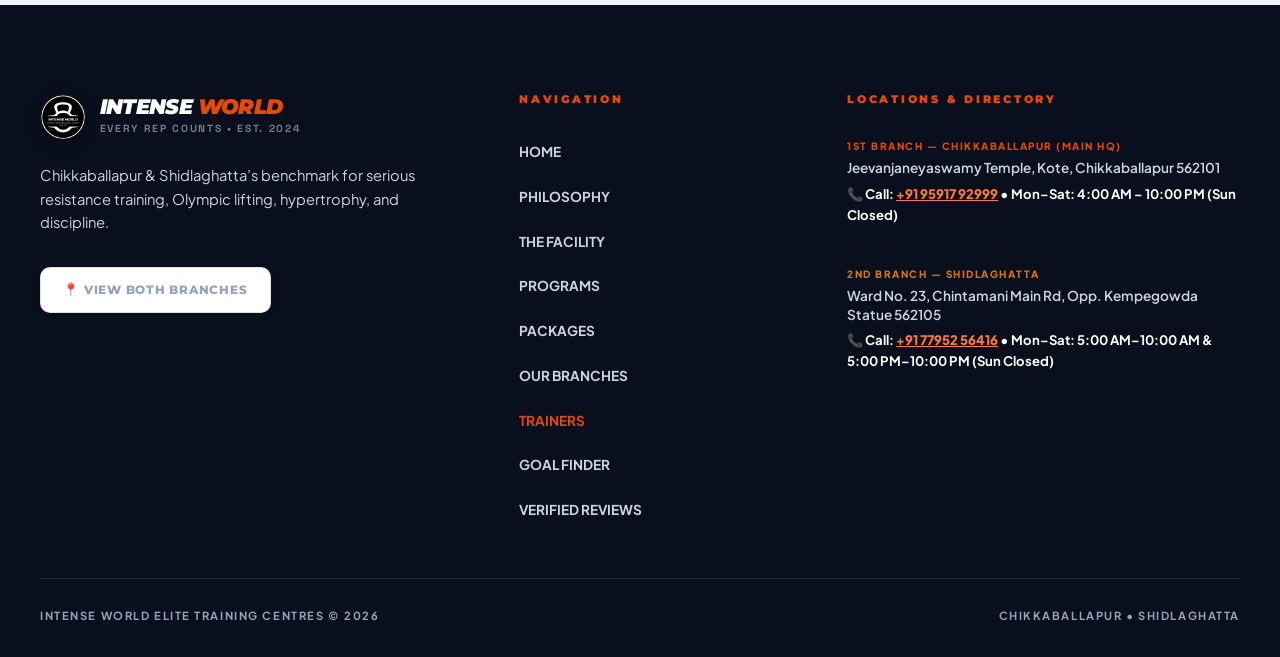
==== commit cfb4aec7: "perf & a11y: resolve PageSpeed Insights audits, eliminate render blocking fonts, forced reflows, and" ====
--- a/trainers.html
+++ b/trainers.html
@@ -20,6 +20,11 @@
 
   <!-- Favicon -->
   <link rel="icon" type="image/png" href="assets/logo.png">
+
+  <!-- Google Fonts Preconnect & Stylesheet -->
+  <link rel="preconnect" href="https://fonts.googleapis.com">
+  <link rel="preconnect" href="https://fonts.gstatic.com" crossorigin>
+  <link rel="stylesheet" href="https://fonts.googleapis.com/css2?family=Montserrat:ital,wght@0,400;0,500;0,600;0,700;0,800;0,900;1,700;1,800;1,900&family=Plus+Jakarta+Sans:wght@400;500;600;700;800&family=Space+Grotesk:wght@600;700&display=swap">
 
   <!-- Main Stylesheet -->
   <link rel="stylesheet" href="styles.css">
@@ -184,10 +189,10 @@
       <a href="index.html#reviews" class="mobile-nav-link">REVIEWS (5.0★) <span>→</span></a>
     </div>
     <div style="display: flex; flex-direction: column; gap: 0.85rem; margin-top: auto;">
-      <a href="https://wa.me/918618932114?text=Hello%20Intense%20World%2C%20I%20would%20like%20to%20know%20more%20about%20the%20gym%20and%20membership." target="_blank" rel="noopener noreferrer" class="btn-cult btn-cult-primary" style="width: 100%;">
+      <a href="https://wa.me/919591792999?text=Hello%20Intense%20World%2C%20I%20would%20like%20to%20know%20more%20about%20the%20gym%20and%20membership." target="_blank" rel="noopener noreferrer" class="btn-cult btn-cult-primary" style="width: 100%;">
         JOIN INTENSE WORLD
       </a>
-      <a href="https://wa.me/918618932114?text=Hello%20Intense%20World%2C%20I%20would%20like%20to%20know%20more%20about%20the%20gym%20and%20membership." target="_blank" rel="noopener noreferrer" class="btn-cult btn-cult-whatsapp" style="width: 100%;">
+      <a href="https://wa.me/919591792999?text=Hello%20Intense%20World%2C%20I%20would%20like%20to%20know%20more%20about%20the%20gym%20and%20membership." target="_blank" rel="noopener noreferrer" class="btn-cult btn-cult-whatsapp" style="width: 100%;">
         <svg width="20" height="20" viewBox="0 0 24 24" fill="currentColor"><path d="M.057 24l1.687-6.163c-1.041-1.804-1.588-3.849-1.587-5.946.003-6.556 5.338-11.891 11.893-11.891 3.181.001 6.167 1.24 8.413 3.488 2.245 2.248 3.481 5.236 3.48 8.414-.003 6.557-5.338 11.892-11.893 11.892-1.99-.001-3.951-.5-5.688-1.448l-6.305 1.654zm6.597-3.807c1.676.995 3.276 1.591 5.392 1.592 5.448 0 9.886-4.434 9.889-9.885.002-5.462-4.415-9.89-9.881-9.892-5.452 0-9.887 4.434-9.889 9.884-.001 2.225.651 3.891 1.746 5.634l-.999 3.648 3.742-.981zm11.387-5.464c-.074-.124-.272-.198-.57-.347-.297-.149-1.758-.868-2.031-.967-.272-.099-.47-.149-.669.149-.198.297-.768.967-.941 1.165-.173.198-.347.223-.644.074-.297-.149-1.255-.462-2.39-1.475-.883-.788-1.48-1.761-1.653-2.059-.173-.297-.018-.458.13-.606.134-.133.297-.347.446-.521.151-.172.2-.296.3-.495.099-.198.05-.372-.025-.521-.075-.148-.669-1.611-.916-2.206-.242-.579-.487-.501-.669-.51l-.57-.01c-.198 0-.52.074-.792.372s-1.04 1.016-1.04 2.479 1.065 2.876 1.213 3.074c.149.198 2.095 3.2 5.076 4.487.709.306 1.263.489 1.694.626.712.226 1.36.194 1.872.118.571-.085 1.758-.719 2.006-1.413.248-.695.248-1.29.173-1.414z"/></svg>
       WHATSAPP US
       </a>
@@ -303,7 +308,7 @@
               <span class="brand-subtitle" style="color: rgba(255,255,255,0.45);">EVERY REP COUNTS • EST. 2024</span>
             </div>
           </a>
-          <p style="color: var(--text-secondary); font-size: 0.92rem; max-width: 380px; line-height: 1.6; margin-bottom: 2rem;">
+          <p style="color: #cbd5e1; font-size: 0.92rem; max-width: 380px; line-height: 1.6; margin-bottom: 2rem;">
             Chikkaballapur & Shidlaghatta’s benchmark for serious resistance training, Olympic lifting, hypertrophy, and discipline.
           </p>
           <a href="index.html#branches" class="btn-cult btn-cult-outline" style="padding: 0.65rem 1.4rem; font-size: 0.78rem;">
@@ -314,15 +319,15 @@
         <div>
           <h4 style="font-size: 11px; font-weight: 900; letter-spacing: 0.25em; color: var(--accent); margin-bottom: 2rem;">NAVIGATION</h4>
           <ul style="list-style: none; display: flex; flex-direction: column; gap: 1.2rem;">
-            <li><a href="index.html#home" style="color: var(--text-secondary); font-weight: 700; font-size: 0.85rem; text-transform: uppercase;">Home</a></li>
-            <li><a href="index.html#philosophy" style="color: var(--text-secondary); font-weight: 700; font-size: 0.85rem; text-transform: uppercase;">Philosophy</a></li>
-            <li><a href="index.html#facility" style="color: var(--text-secondary); font-weight: 700; font-size: 0.85rem; text-transform: uppercase;">The Facility</a></li>
-            <li><a href="index.html#programs" style="color: var(--text-secondary); font-weight: 700; font-size: 0.85rem; text-transform: uppercase;">Programs</a></li>
-            <li><a href="index.html#packages" style="color: var(--text-secondary); font-weight: 700; font-size: 0.85rem; text-transform: uppercase;">Packages</a></li>
-            <li><a href="index.html#branches" style="color: var(--text-secondary); font-weight: 700; font-size: 0.85rem; text-transform: uppercase;">Our Branches</a></li>
+            <li><a href="index.html#home" style="color: #cbd5e1; font-weight: 700; font-size: 0.85rem; text-transform: uppercase;">Home</a></li>
+            <li><a href="index.html#philosophy" style="color: #cbd5e1; font-weight: 700; font-size: 0.85rem; text-transform: uppercase;">Philosophy</a></li>
+            <li><a href="index.html#facility" style="color: #cbd5e1; font-weight: 700; font-size: 0.85rem; text-transform: uppercase;">The Facility</a></li>
+            <li><a href="index.html#programs" style="color: #cbd5e1; font-weight: 700; font-size: 0.85rem; text-transform: uppercase;">Programs</a></li>
+            <li><a href="index.html#packages" style="color: #cbd5e1; font-weight: 700; font-size: 0.85rem; text-transform: uppercase;">Packages</a></li>
+            <li><a href="index.html#branches" style="color: #cbd5e1; font-weight: 700; font-size: 0.85rem; text-transform: uppercase;">Our Branches</a></li>
             <li><a href="trainers.html" style="color: var(--accent); font-weight: 700; font-size: 0.85rem; text-transform: uppercase;">Trainers</a></li>
-            <li><a href="index.html#calculator" style="color: var(--text-secondary); font-weight: 700; font-size: 0.85rem; text-transform: uppercase;">Goal Finder</a></li>
-            <li><a href="index.html#reviews" style="color: var(--text-secondary); font-weight: 700; font-size: 0.85rem; text-transform: uppercase;">Verified Reviews</a></li>
+            <li><a href="index.html#calculator" style="color: #cbd5e1; font-weight: 700; font-size: 0.85rem; text-transform: uppercase;">Goal Finder</a></li>
+            <li><a href="index.html#reviews" style="color: #cbd5e1; font-weight: 700; font-size: 0.85rem; text-transform: uppercase;">Verified Reviews</a></li>
           </ul>
         </div>
 
@@ -331,13 +336,13 @@
           <div style="display: flex; flex-direction: column; gap: 1.5rem;">
             <div>
               <p style="font-size: 10px; text-transform: uppercase; letter-spacing: 0.15em; color: var(--accent); margin-bottom: 0.25rem; font-weight: 900;">1ST BRANCH — CHIKKABALLAPUR (MAIN HQ)</p>
-              <p style="font-size: 0.85rem; font-weight: 600; color: var(--text-secondary); line-height: 1.4;">Jeevanjaneyaswamy Temple, Kote, Chikkaballapur 562101</p>
-              <p style="font-size: 0.82rem; color: #FFFFFF; font-weight: 700; margin-top: 0.35rem;">📞 Call: <a href="tel:+919591792999">+91 95917 92999</a> • Mon–Sat: 4:00 AM – 10:00 PM (Sun Closed)</p>
+              <p style="font-size: 0.85rem; font-weight: 600; color: #cbd5e1; line-height: 1.4;">Jeevanjaneyaswamy Temple, Kote, Chikkaballapur 562101</p>
+              <p style="font-size: 0.82rem; color: #FFFFFF; font-weight: 700; margin-top: 0.35rem;">📞 Call: <a href="tel:+919591792999" style="color: #FF7A38; text-decoration: underline; font-weight: 800;">+91 95917 92999</a> • Mon–Sat: 4:00 AM – 10:00 PM (Sun Closed)</p>
             </div>
             <div style="padding-top: 1rem; border-top: 1px solid var(--border-subtle);">
               <p style="font-size: 10px; text-transform: uppercase; letter-spacing: 0.15em; color: var(--gold); margin-bottom: 0.25rem; font-weight: 900;">2ND BRANCH — SHIDLAGHATTA</p>
-              <p style="font-size: 0.85rem; font-weight: 600; color: var(--text-secondary); line-height: 1.4;">Ward No. 23, Chintamani Main Rd, Opp. Kempegowda Statue 562105</p>
-              <p style="font-size: 0.82rem; color: #FFFFFF; font-weight: 700; margin-top: 0.35rem;">📞 Call: <a href="tel:+917795256416">+91 77952 56416</a> • Mon–Sat: 5:00 AM–10:00 AM & 5:00 PM–10:00 PM (Sun Closed)</p>
+              <p style="font-size: 0.85rem; font-weight: 600; color: #cbd5e1; line-height: 1.4;">Ward No. 23, Chintamani Main Rd, Opp. Kempegowda Statue 562105</p>
+              <p style="font-size: 0.82rem; color: #FFFFFF; font-weight: 700; margin-top: 0.35rem;">📞 Call: <a href="tel:+917795256416" style="color: #FF7A38; text-decoration: underline; font-weight: 800;">+91 77952 56416</a> • Mon–Sat: 5:00 AM–10:00 AM & 5:00 PM–10:00 PM (Sun Closed)</p>
             </div>
           </div>
         </div>
--- a/styles.css
+++ b/styles.css
@@ -1,5 +1,3 @@
-@import url('https://fonts.googleapis.com/css2?family=Montserrat:ital,wght@0,400;0,500;0,600;0,700;0,800;0,900;1,700;1,800;1,900&family=Plus+Jakarta+Sans:wght@400;500;600;700;800&family=Space+Grotesk:wght@600;700&display=swap');
-
 /* ==========================================================================
    INTENSE WORLD GYM — PREMIUM ATHLETIC DESIGN SYSTEM
    Modern, Clean, Human-Engineered High-End Visual System
@@ -1102,6 +1100,7 @@
   display: inline-block;
 }
 
+.program-card-box h3,
 .program-card-box h4 {
   font-size: 1.25rem;
   font-style: italic;
@@ -1688,6 +1687,7 @@
   color: var(--accent);
 }
 
+.branch-info-content h4,
 .branch-info-content h5 {
   font-family: var(--font-mono);
   font-size: 0.72rem;
@@ -1937,6 +1937,7 @@
   font-size: 0.88rem;
 }
 
+.reviewer-meta-left h3,
 .reviewer-meta-left h5 {
   font-size: 0.88rem;
   font-style: normal;
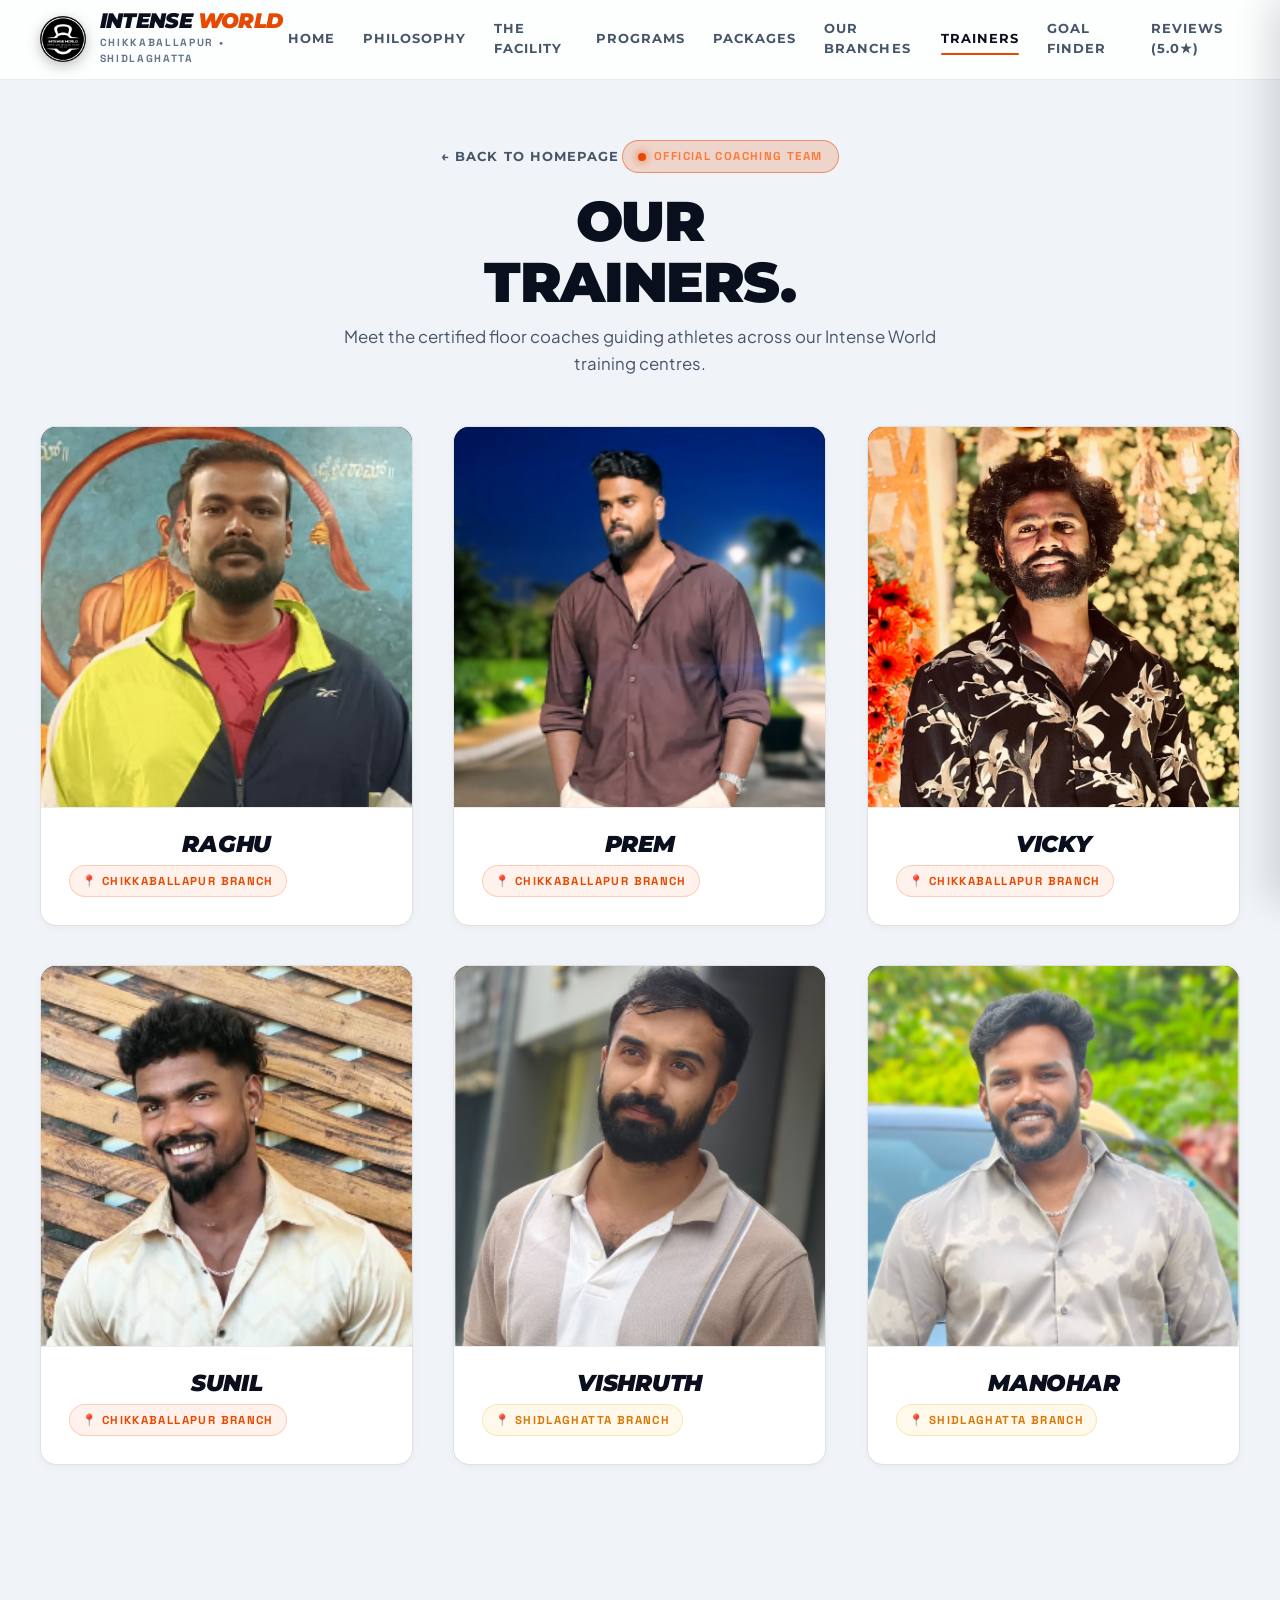
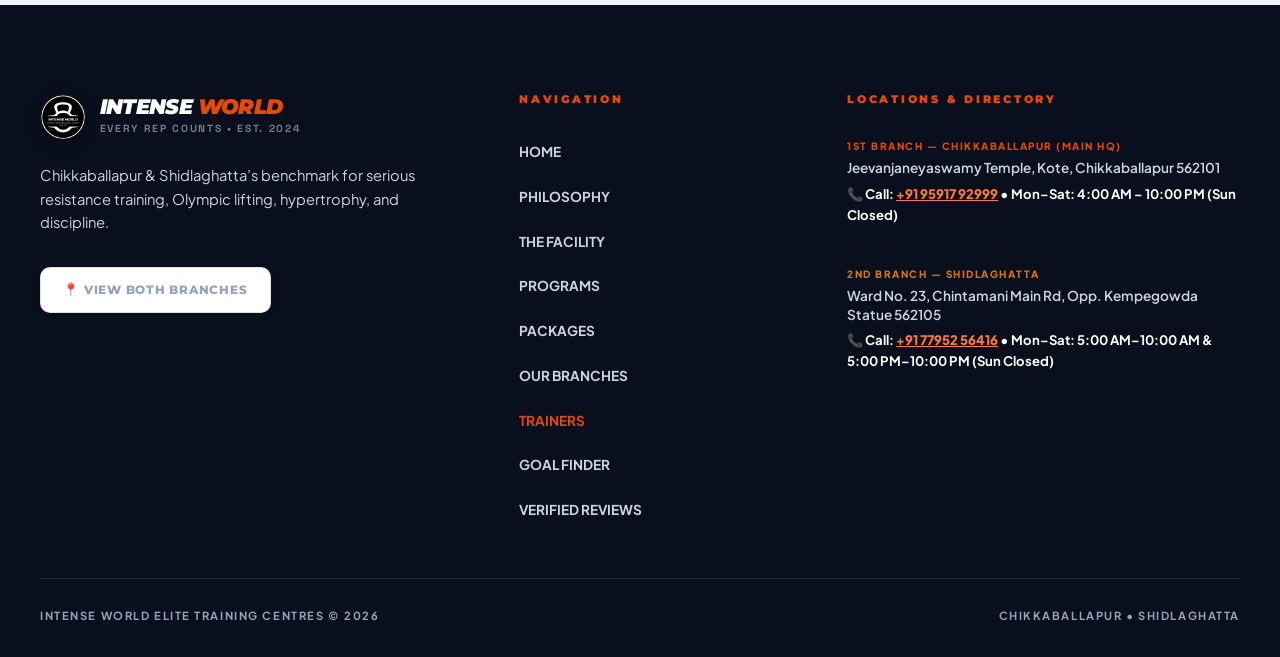
==== commit 3bc29829: "perf: optimize images, font weights, reflows, and composited animations" ====
--- a/trainers.html
+++ b/trainers.html
@@ -13,7 +13,7 @@
 
   <!-- OpenGraph / Facebook -->
   <meta property="og:type" content="website">
-  <meta property="og:url" content="https://intenseworldgym.com/trainers.html">
+  <meta property="og:url" content="https://gointenseworld.com/trainers.html">
   <meta property="og:title" content="Official Trainers | Intense World Gym">
   <meta property="og:description" content="Meet our official coaches at Intense World Gym.">
   <meta property="og:image" content="assets/logo.png">
@@ -24,10 +24,10 @@
   <!-- Google Fonts Preconnect & Stylesheet -->
   <link rel="preconnect" href="https://fonts.googleapis.com">
   <link rel="preconnect" href="https://fonts.gstatic.com" crossorigin>
-  <link rel="stylesheet" href="https://fonts.googleapis.com/css2?family=Montserrat:ital,wght@0,400;0,500;0,600;0,700;0,800;0,900;1,700;1,800;1,900&family=Plus+Jakarta+Sans:wght@400;500;600;700;800&family=Space+Grotesk:wght@600;700&display=swap">
+  <link rel="stylesheet" href="https://fonts.googleapis.com/css2?family=Montserrat:ital,wght@0,700;0,800;0,900;1,700;1,800;1,900&family=Plus+Jakarta+Sans:wght@400;500;600;700;800&family=Space+Grotesk:wght@600;700&display=swap">
 
   <!-- Main Stylesheet -->
-  <link rel="stylesheet" href="styles.css">
+  <link rel="stylesheet" href="styles.min.css">
   
   <style>
     /* Trainers Page Specific Enhancements */
--- a/styles.min.css
+++ b/styles.min.css
@@ -0,0 +1 @@
+:root{--bg:#f0f4f8;--bg-surface:#ffffff;--bg-surface-subtle:#e8eef5;--bg-card:#ffffff;--bg-card-hover:#f8fafc;--bg-glass:rgba(255,255,255,0.88);--bg-subtle:rgba(10,15,29,0.04);--accent:#E64A00;--accent-light:#FF5E14;--accent-dark:#C23E00;--accent-glow:rgba(230,74,0,0.25);--accent-glow-subtle:rgba(230,74,0,0.08);--gold:#D97706;--gold-glow:rgba(217,119,6,0.2);--success:#059669;--whatsapp:#25D366;--danger:#DC2626;--text-primary:#0A0F1D;--text-secondary:#475569;--text-muted:#64748B;--text-dim:#94A3B8;--text-inverse:#FFFFFF;--border-subtle:rgba(10,15,29,0.08);--border-medium:rgba(10,15,29,0.12);--border-strong:rgba(10,15,29,0.2);--border-accent:rgba(230,74,0,0.4);--shadow-sm:0 2px 8px rgba(10,15,29,0.04);--shadow-md:0 10px 30px rgba(10,15,29,0.06);--shadow-lg:0 20px 50px rgba(10,15,29,0.09);--shadow-glow:0 12px 35px rgba(230,74,0,0.2);--font-display:'Montserrat',-apple-system,BlinkMacSystemFont,'Segoe UI',Roboto,sans-serif;--font-body:'Plus Jakarta Sans',-apple-system,BlinkMacSystemFont,'Segoe UI',Roboto,sans-serif;--font-mono:'Space Grotesk',monospace;--radius-xs:6px;--radius-sm:10px;--radius-md:16px;--radius-lg:22px;--radius-xl:30px;--radius-full:9999px;--ease-spring:cubic-bezier(0.16,1,0.3,1);--ease-smooth:cubic-bezier(0.4,0,0.2,1);--transition:all 0.32s var(--ease-spring)}*,*::before,*::after{box-sizing:border-box;margin:0;padding:0}html{scroll-behavior:smooth;font-family:var(--font-body);background-color:var(--bg);color:var(--text-primary);line-height:1.6;-webkit-font-smoothing:antialiased;-moz-osx-font-smoothing:grayscale;overflow-x:hidden}body{min-height:100vh;background-color:var(--bg);color:var(--text-primary);overflow-x:hidden;position:relative}::selection{background-color:var(--accent);color:#FFFFFF}h1,h2,h3,h4,h5,h6{font-family:var(--font-display);color:var(--text-primary);font-weight:900;text-transform:uppercase;letter-spacing:-0.025em;line-height:1.08}p{color:var(--text-secondary);font-family:var(--font-body)}a{color:inherit;text-decoration:none;transition:var(--transition)}img,video{max-width:100%;height:auto;display:block}button{font-family:inherit;cursor:pointer;border:none;background:none}.container{width:100%;max-width:1320px;margin:0 auto;padding:0 1.25rem;position:relative;z-index:10}@media (min-width:768px){.container{padding:0 2.5rem}}.text-accent{color:var(--accent)}.text-gold{color:var(--gold)}.text-success{color:var(--success)}.section-tag-pill{display:inline-flex;align-items:center;gap:0.5rem;padding:0.4rem 0.95rem;border-radius:var(--radius-full);background:rgba(230,74,0,0.08);border:1px solid var(--border-accent);font-family:var(--font-mono);font-size:0.72rem;font-weight:700;letter-spacing:0.12em;color:var(--accent);margin-bottom:0.85rem}.btn-cult{display:inline-flex;align-items:center;justify-content:center;gap:0.65rem;font-family:var(--font-display);font-size:0.85rem;font-weight:800;text-transform:uppercase;letter-spacing:0.06em;padding:0.95rem 1.6rem;border-radius:var(--radius-sm);transition:var(--transition);cursor:pointer;position:relative;overflow:hidden;text-align:center;white-space:normal;word-break:normal;line-height:1.25;min-height:46px;-webkit-tap-highlight-color:transparent}.btn-cult::after{content:'';position:absolute;top:0;left:-100%;width:60%;height:100%;background:linear-gradient(90deg,transparent,rgba(255,255,255,0.28),transparent);transform:skewX(-20deg);transition:0.6s ease}.btn-cult:hover::after{left:140%}.btn-cult:active{transform:scale(0.98)}.btn-cult-primary{background-color:var(--accent);color:#FFFFFF;box-shadow:0 4px 18px var(--accent-glow)}.btn-cult-primary:hover{background-color:var(--accent-light);box-shadow:0 8px 30px var(--accent-glow);transform:translateY(-2px);color:#FFFFFF}.btn-cult-outline{color:var(--text-primary);border:1.5px solid var(--border-medium);background:var(--bg-surface);box-shadow:var(--shadow-sm)}.btn-cult-outline:hover{background-color:var(--text-primary);color:#FFFFFF;border-color:var(--text-primary);transform:translateY(-2px)}.btn-cult-whatsapp{background:var(--whatsapp);color:#FFFFFF;box-shadow:0 4px 18px rgba(37,211,102,0.25)}.btn-cult-whatsapp:hover{background:#20ba5a;box-shadow:0 8px 28px rgba(37,211,102,0.45);transform:translateY(-2px);color:#FFFFFF}.site-header{position:fixed;top:0;left:0;right:0;height:80px;z-index:100;transition:var(--transition);display:flex;align-items:center;background:rgba(255,255,255,0.85);backdrop-filter:blur(20px);-webkit-backdrop-filter:blur(20px);border-bottom:1px solid var(--border-subtle)}.site-header.scrolled{height:70px;background:rgba(255,255,255,0.96);border-bottom:1px solid var(--border-medium);box-shadow:0 10px 30px rgba(10,15,29,0.06)}.header-inner{display:flex;align-items:center;justify-content:space-between}.brand-logo{display:flex;align-items:center;gap:0.85rem}.brand-logo-circle{width:46px;height:46px;min-width:46px;min-height:46px;max-width:46px;max-height:46px;aspect-ratio:1 / 1;border-radius:50%;background-color:#000000;display:flex;align-items:center;justify-content:center;padding:0;box-sizing:border-box;overflow:hidden;box-shadow:0 4px 14px rgba(0,0,0,0.25);border:1px solid rgba(255,255,255,0.08);transition:transform 0.3s var(--ease-spring),box-shadow 0.3s ease;flex-shrink:0}.brand-logo:hover .brand-logo-circle{transform:scale(1.06);box-shadow:0 6px 18px rgba(0,0,0,0.35)}.brand-logo-circle img{width:100%;height:100%;object-fit:cover;display:block;border-radius:50%;box-shadow:none}.brand-logo img{border-radius:var(--radius-xs);transition:transform 0.3s var(--ease-spring);box-shadow:0 2px 10px rgba(0,0,0,0.1)}.brand-logo:hover img{transform:scale(1.08) rotate(-3deg)}.brand-logo:hover .brand-logo-circle img{transform:none}.brand-text{display:flex;flex-direction:column}.brand-title{font-family:var(--font-display);font-size:1.3rem;font-weight:900;font-style:italic;letter-spacing:-0.03em;color:var(--text-primary);line-height:1}.brand-title span{color:var(--accent)}.brand-subtitle{font-family:var(--font-mono);font-size:0.65rem;font-weight:700;letter-spacing:0.16em;color:var(--text-muted);margin-top:3px}.desktop-nav{display:none;align-items:center;gap:1.75rem}@media (min-width:1024px){.desktop-nav{display:flex}}.nav-link{font-family:var(--font-display);font-size:0.8rem;font-weight:700;text-transform:uppercase;letter-spacing:0.08em;color:var(--text-secondary);position:relative;padding:0.5rem 0;min-height:44px;display:inline-flex;align-items:center}.nav-link::after{content:'';position:absolute;bottom:6px;left:0;width:0%;height:2.5px;background:var(--accent);transition:width 0.3s var(--ease-spring);border-radius:2px}.nav-link:hover,.nav-link.active{color:var(--text-primary)}.nav-link:hover::after,.nav-link.active::after{width:100%}.mobile-toggle{display:flex;flex-direction:column;justify-content:center;align-items:center;gap:6px;width:46px;height:46px;border-radius:var(--radius-xs);background:var(--bg-surface);border:1.5px solid var(--border-medium);box-shadow:var(--shadow-sm);padding:10px;position:relative;z-index:170;-webkit-tap-highlight-color:transparent}@media (min-width:1024px){.mobile-toggle{display:none}}.mobile-toggle span{width:22px;height:2px;background-color:var(--text-primary);transition:var(--transition);border-radius:2px}.mobile-toggle.open span:nth-child(1){transform:translateY(8px) rotate(45deg)}.mobile-toggle.open span:nth-child(2){opacity:0}.mobile-toggle.open span:nth-child(3){transform:translateY(-8px) rotate(-45deg)}.mobile-drawer-overlay{position:fixed;inset:0;background:rgba(10,15,29,0.6);backdrop-filter:blur(8px);z-index:150;opacity:0;pointer-events:none;transition:opacity 0.35s ease}.mobile-drawer-overlay.open{opacity:1;pointer-events:auto}.mobile-drawer{position:fixed;top:0;right:0;width:86%;max-width:380px;height:100vh;background:#ffffff;border-left:1px solid var(--border-medium);box-shadow:-10px 0 35px rgba(10,15,29,0.15);z-index:160;padding:5.5rem 1.75rem 2.5rem;display:flex;flex-direction:column;transform:translateX(100%);transition:transform 0.4s var(--ease-spring);overflow-y:auto}.mobile-drawer.open{transform:translateX(0)}.mobile-nav-links{display:flex;flex-direction:column;gap:1.25rem;margin-bottom:2rem}.mobile-nav-link{font-family:var(--font-display);font-size:1.15rem;font-weight:900;font-style:italic;text-transform:uppercase;color:var(--text-primary);display:flex;justify-content:space-between;align-items:center;border-bottom:1px solid var(--border-subtle);padding-bottom:0.65rem;min-height:46px;-webkit-tap-highlight-color:transparent}.mobile-nav-link:hover,.mobile-nav-link.active{color:var(--accent);padding-left:0.4rem}.hero-section{position:relative;min-height:100vh;display:flex;flex-direction:column;justify-content:center;padding:7.5rem 0 3.5rem;overflow:hidden;background:#070709}.hero-video-wrap{position:absolute;inset:0;z-index:1}.hero-video{width:100%;height:100%;object-fit:cover;object-position:center;filter:brightness(0.55) contrast(1.15)}.hero-gradient-left{position:absolute;inset:0;background:linear-gradient(90deg,rgba(7,7,9,0.95) 0%,rgba(7,7,9,0.82) 48%,rgba(7,7,9,0.3) 100%);z-index:2}.hero-gradient-vertical{position:absolute;inset:0;background:linear-gradient(180deg,rgba(7,7,9,0.85) 0%,transparent 35%,rgba(7,7,9,0.92) 88%,#070709 100%);z-index:2}.hero-content{position:relative;z-index:10;max-width:840px;margin-bottom:2.5rem}.hero-tag-pill{display:inline-flex;align-items:center;gap:0.5rem;padding:0.4rem 0.95rem;border-radius:var(--radius-full);background:rgba(230,74,0,0.18);border:1px solid rgba(230,74,0,0.5);font-family:var(--font-mono);font-size:0.72rem;font-weight:700;letter-spacing:0.12em;color:#FF7A38;margin-bottom:1.25rem}.pulse-dot{width:8px;height:8px;border-radius:50%;background:var(--accent);box-shadow:0 0 10px var(--accent);animation:pulseDot 2s ease-in-out infinite;will-change:transform,opacity}@keyframes pulseDot{0%{transform:scale(0.9);opacity:0.6}50%{transform:scale(1.35);opacity:1}100%{transform:scale(0.9);opacity:0.6}}.hero-title{font-size:clamp(2.4rem,6.2vw,5rem);font-weight:900;font-style:italic;letter-spacing:-0.03em;line-height:0.98;color:#FFFFFF;margin-bottom:1.25rem}.hero-subtitle{font-size:clamp(0.98rem,1.8vw,1.2rem);color:#CBD5E1;line-height:1.6;max-width:620px;margin-bottom:2.25rem}.hero-btn-group{display:flex;flex-wrap:wrap;gap:0.85rem}.hero-btn-group .btn-cult-outline{color:#FFFFFF;background:rgba(255,255,255,0.08);border-color:rgba(255,255,255,0.25)}.hero-btn-group .btn-cult-outline:hover{background:#FFFFFF;color:#0A0F1D;border-color:#FFFFFF}.hero-bottom-stats{position:relative;z-index:10;display:flex;flex-wrap:wrap;align-items:center;justify-content:space-between;gap:1.5rem;padding-top:1.75rem;border-top:1px solid rgba(255,255,255,0.12);margin-top:auto}.stats-left-group{display:flex;flex-wrap:wrap;gap:2rem}.stat-item p:first-child{font-family:var(--font-display);font-size:1.65rem;font-weight:900;font-style:italic;color:#FFFFFF;line-height:1}.stat-item p:last-child{font-family:var(--font-mono);font-size:0.7rem;font-weight:700;letter-spacing:0.12em;text-transform:uppercase;color:#94A3B8;margin-top:3px}.stats-right-loc{text-align:left}@media (min-width:640px){.stats-right-loc{text-align:right}}.stats-right-loc p:first-child{font-family:var(--font-mono);font-size:0.68rem;color:var(--accent);letter-spacing:0.14em;text-transform:uppercase;font-weight:700}.stats-right-loc p:last-child{font-family:var(--font-display);font-size:1.05rem;font-weight:900;font-style:italic;color:#FFFFFF}.ticker-wrap{width:100%;background:#0A0F1D;color:#FFFFFF;border-top:1px solid rgba(230,74,0,0.4);border-bottom:1px solid rgba(230,74,0,0.4);padding:0.85rem 0;overflow:hidden;position:relative;z-index:20;box-shadow:0 4px 20px rgba(0,0,0,0.35)}.ticker-track{display:flex;width:max-content;animation:tickerMove 25s linear infinite}.ticker-item{font-family:var(--font-display);font-size:0.82rem;font-weight:900;font-style:italic;letter-spacing:0.12em;text-transform:uppercase;padding:0 1.5rem;display:flex;align-items:center;gap:1.5rem;white-space:nowrap}@keyframes tickerMove{0%{transform:translateX(0)}100%{transform:translateX(-50%)}}.philosophy-section{padding:7.5rem 0;background:var(--bg);position:relative}.philosophy-grid{display:grid;grid-template-columns:1fr;gap:3.5rem;align-items:center}@media (min-width:1024px){.philosophy-grid{grid-template-columns:1.2fr 0.8fr}}.philosophy-heading{font-size:clamp(2rem,4.5vw,3.5rem);margin-bottom:1.25rem;color:var(--text-primary)}.philosophy-lead{font-size:1.15rem;font-weight:600;color:var(--text-primary);margin-bottom:1.25rem;line-height:1.55;border-left:3.5px solid var(--accent);padding-left:1.25rem}.philosophy-body{font-size:1rem;color:var(--text-secondary);line-height:1.75;margin-bottom:2.25rem}.est-badge-box{display:flex;align-items:center;gap:1.25rem;padding:1.1rem 1.6rem;border-radius:var(--radius-sm);background:var(--bg-surface);border:1px solid var(--border-medium);box-shadow:var(--shadow-sm)}.est-col{display:flex;flex-direction:column}.est-col span:first-child{font-family:var(--font-mono);font-size:0.65rem;color:var(--text-muted);letter-spacing:0.14em;font-weight:700}.est-col span:last-child{font-family:var(--font-display);font-size:1.4rem;font-weight:900;font-style:italic;color:var(--accent);line-height:1}.est-divider{width:1px;height:36px;background:var(--border-medium)}.est-info p:first-child{font-weight:800;font-size:0.9rem;color:var(--text-primary)}.est-info p:last-child{font-size:0.78rem;color:var(--text-muted)}.rotating-logo-stage{display:flex;justify-content:center;align-items:center}.rotating-logo-group{position:relative;width:260px;height:260px;display:flex;justify-content:center;align-items:center}@media (min-width:640px){.rotating-logo-group{width:320px;height:320px}}.rotating-dashed-ring{position:absolute;inset:0;border-radius:50%;border:2px dashed rgba(230,74,0,0.45);animation:rotateRing 20s linear infinite}@keyframes rotateRing{from{transform:rotate(0deg)}to{transform:rotate(360deg)}}.logo-circle-card{width:220px;height:220px;border-radius:50%;background:transparent;border:none;display:flex;align-items:center;justify-content:center;padding:0;box-shadow:none;position:relative;z-index:5}@media (min-width:640px){.logo-circle-card{width:270px;height:270px}}.logo-circle-card img{width:100%;height:100%;object-fit:contain;display:block}.floating-est-corner-badge{position:absolute;bottom:8px;right:8px;background:var(--accent);color:#FFFFFF;padding:0.55rem 0.85rem;border-radius:var(--radius-xs);font-family:var(--font-display);font-weight:900;font-size:0.72rem;display:flex;flex-direction:column;align-items:center;line-height:1;box-shadow:0 10px 20px rgba(230,74,0,0.35);z-index:10}.facility-section{padding:7.5rem 0;background:var(--bg-surface);border-top:1px solid var(--border-subtle)}.facility-header-row{display:flex;flex-direction:column;gap:1.5rem;margin-bottom:3.5rem}@media (min-width:768px){.facility-header-row{flex-direction:row;justify-content:space-between;align-items:flex-end}}.facility-header-title{font-size:clamp(2rem,4.5vw,3.5rem);color:var(--text-primary)}.facility-header-desc{font-size:1.05rem;color:var(--text-secondary);max-width:580px;margin-top:0.65rem}.facility-grid-3{display:grid;grid-template-columns:1fr;gap:1.75rem}@media (min-width:768px){.facility-grid-3{grid-template-columns:repeat(3,1fr)}}.facility-card-cult{position:relative;height:420px;border-radius:var(--radius-lg);overflow:hidden;border:1.5px solid var(--border-medium);box-shadow:var(--shadow-md);transition:var(--transition);background:var(--bg-surface)}.facility-card-cult img{width:100%;height:100%;object-fit:cover;transition:transform 0.6s var(--ease-spring)}.facility-card-cult:hover img{transform:scale(1.06)}.card-gradient-overlay{position:absolute;inset:0;background:linear-gradient(180deg,transparent 30%,rgba(10,15,29,0.72) 65%,#0A0F1D 100%);z-index:2}.card-content{position:absolute;bottom:0;left:0;right:0;padding:2rem 1.6rem;z-index:5}.facility-icon-pill{width:44px;height:44px;border-radius:var(--radius-xs);background:rgba(230,74,0,0.2);border:1px solid var(--border-accent);color:#FFFFFF;display:flex;align-items:center;justify-content:center;margin-bottom:1rem;backdrop-filter:blur(8px)}.card-content h3{font-size:1.35rem;font-style:italic;margin-bottom:0.45rem;color:#FFFFFF}.card-content p{font-size:0.88rem;color:#CBD5E1;line-height:1.5}.facility-hover-bar{position:absolute;bottom:0;left:0;right:0;height:3.5px;background:var(--accent);transform:scaleX(0);transform-origin:left;transition:transform 0.4s var(--ease-spring)}.facility-card-cult:hover .facility-hover-bar{transform:scaleX(1)}.programs-section{padding:7.5rem 0;background:var(--bg);border-top:1px solid var(--border-subtle)}.programs-grid-4{display:grid;grid-template-columns:1fr;gap:1.5rem}@media (min-width:640px){.programs-grid-4{grid-template-columns:repeat(2,1fr)}}@media (min-width:1024px){.programs-grid-4{grid-template-columns:repeat(4,1fr)}}.program-card-box{background:var(--bg-surface);border:1.5px solid var(--border-medium);border-radius:var(--radius-md);box-shadow:var(--shadow-sm);padding:2.2rem 1.75rem;display:flex;flex-direction:column;justify-content:space-between;transition:var(--transition);position:relative}.program-card-box:hover{border-color:var(--border-accent);transform:translateY(-5px);box-shadow:var(--shadow-lg)}.program-type-tag{font-family:var(--font-mono);font-size:0.68rem;font-weight:700;letter-spacing:0.14em;color:var(--accent);margin-bottom:0.85rem;display:inline-block}.program-card-box h3,.program-card-box h4{font-size:1.25rem;font-style:italic;margin-bottom:0.65rem;line-height:1.2;color:var(--text-primary)}.program-card-box p{font-size:0.9rem;color:var(--text-secondary);line-height:1.6;margin-bottom:1.5rem}.program-card-box a{font-family:var(--font-display);font-size:0.78rem;font-weight:800;color:var(--accent);display:inline-flex;align-items:center;gap:0.4rem;min-height:44px}.program-card-box a:hover{color:var(--accent-dark);transform:translateX(4px)}.packages-section{padding:7.5rem 0;background:var(--bg-surface);border-top:1px solid var(--border-subtle);position:relative;overflow:hidden}.packages-section::before{content:'';position:absolute;top:-150px;left:50%;transform:translateX(-50%);width:600px;height:400px;background:radial-gradient(circle,rgba(230,74,0,0.08) 0%,transparent 70%);pointer-events:none;z-index:1}.admission-fee-banner{margin:1.75rem auto 1.25rem;display:inline-flex;align-items:center;gap:0.85rem;background:rgba(230,74,0,0.07);border:1.5px dashed var(--border-accent);padding:0.85rem 1.6rem;border-radius:var(--radius-full);color:var(--text-primary);text-align:left;max-width:90%;box-shadow:var(--shadow-sm)}.admission-fee-icon{font-size:1.25rem;line-height:1}.admission-fee-banner strong{font-family:var(--font-display);font-size:0.9rem;font-weight:800;letter-spacing:0.04em;color:var(--accent);display:block}.admission-fee-banner span{font-size:0.78rem;color:var(--text-secondary);font-weight:500;display:block}.package-plan-switcher{display:inline-flex;align-items:center;justify-content:center;flex-wrap:wrap;gap:0.5rem;background:var(--bg-surface-subtle);border:1px solid var(--border-medium);padding:0.4rem;border-radius:var(--radius-full);margin-top:1.25rem;margin-bottom:2.5rem;box-shadow:var(--shadow-sm);max-width:100%}.package-tab-btn{font-family:var(--font-display);font-size:0.82rem;font-weight:800;letter-spacing:0.06em;padding:0.75rem 1.4rem;border-radius:var(--radius-full);color:var(--text-secondary);transition:var(--transition);white-space:nowrap;cursor:pointer;min-height:44px;display:inline-flex;align-items:center;justify-content:center;-webkit-tap-highlight-color:transparent}.package-tab-btn:hover{color:var(--text-primary)}.package-tab-btn.active{background:var(--accent);color:#FFFFFF;box-shadow:0 4px 20px var(--accent-glow)}.packages-grid{display:grid;grid-template-columns:1fr;gap:1.5rem;transition:opacity 0.3s ease,transform 0.3s ease}@media (min-width:640px){.packages-grid{grid-template-columns:repeat(2,1fr)}}@media (min-width:1024px){.packages-grid{grid-template-columns:repeat(3,1fr)}}@media (min-width:1280px){.packages-grid{grid-template-columns:repeat(5,1fr);gap:1.25rem}}.package-card{background:var(--bg-surface);border:1.5px solid var(--border-medium);border-radius:var(--radius-lg);box-shadow:var(--shadow-sm);padding:2rem 1.4rem;display:flex;flex-direction:column;justify-content:space-between;transition:var(--transition);position:relative}.package-card:hover{border-color:var(--border-accent);transform:translateY(-6px);box-shadow:var(--shadow-lg);background:var(--bg-card-hover)}.package-card.highlight-popular{border-color:var(--accent);background:linear-gradient(180deg,rgba(230,74,0,0.05) 0%,#FFFFFF 45%);box-shadow:var(--shadow-md)}.package-card.package-card-couple{border-color:rgba(225,29,72,0.35);background:linear-gradient(180deg,rgba(225,29,72,0.05) 0%,#FFFFFF 45%)}.package-card.package-card-couple:hover{border-color:#E11D48;box-shadow:0 20px 45px rgba(225,29,72,0.12)}.package-popular-badge{position:absolute;top:-12px;left:50%;transform:translateX(-50%);background:var(--accent);color:#FFFFFF;font-family:var(--font-display);font-size:0.65rem;font-weight:900;letter-spacing:0.12em;padding:0.3rem 0.85rem;border-radius:var(--radius-full);text-transform:uppercase;white-space:nowrap;box-shadow:0 4px 15px var(--accent-glow)}.package-header{margin-bottom:1.25rem}.package-duration{font-family:var(--font-mono);font-size:0.68rem;font-weight:700;letter-spacing:0.15em;color:var(--text-muted);text-transform:uppercase}.package-name{font-size:1.3rem;font-style:italic;margin:0.35rem 0 0.75rem;color:var(--text-primary);line-height:1.15}.package-price-wrap{display:flex;flex-direction:column;gap:0.25rem;border-bottom:1px solid var(--border-subtle);padding-bottom:1.15rem;margin-bottom:1.25rem}.price-strikethrough-group{display:flex;align-items:center;gap:0.5rem}.price-strikethrough{font-family:var(--font-mono);font-size:0.88rem;color:var(--text-dim);text-decoration:line-through;font-weight:600}.package-discount-pill{font-family:var(--font-mono);font-size:0.62rem;font-weight:800;letter-spacing:0.06em;color:var(--accent);background:rgba(230,74,0,0.1);border:1px solid rgba(230,74,0,0.25);padding:0.15rem 0.45rem;border-radius:var(--radius-xs);text-transform:uppercase}.package-price{font-family:var(--font-display);font-size:1.75rem;font-weight:900;color:var(--text-primary);letter-spacing:-0.02em;line-height:1.1}.package-period{font-size:0.75rem;color:var(--text-muted);font-family:var(--font-mono)}.package-features{list-style:none;display:flex;flex-direction:column;gap:0.65rem;margin-bottom:1.75rem;font-size:0.84rem;color:var(--text-secondary)}.package-feature-item{display:flex;align-items:flex-start;gap:0.5rem;line-height:1.35}.package-feature-item svg{width:15px;height:15px;min-width:15px;color:var(--accent);margin-top:2px}.branches-section{padding:7.5rem 0;background:var(--bg);border-top:1px solid var(--border-subtle);position:relative}.branch-tab-control{display:flex;flex-wrap:wrap;gap:0.65rem;margin-top:1.75rem;margin-bottom:3rem}.branch-tab-btn{font-family:var(--font-display);font-size:0.78rem;font-weight:800;text-transform:uppercase;letter-spacing:0.08em;padding:0.7rem 1.3rem;border-radius:var(--radius-xs);border:1.5px solid var(--border-medium);background:var(--bg-surface);color:var(--text-secondary);box-shadow:var(--shadow-sm);transition:var(--transition);min-height:44px;display:inline-flex;align-items:center;justify-content:center;-webkit-tap-highlight-color:transparent}.branch-tab-btn:hover{color:var(--text-primary);border-color:var(--border-accent)}.branch-tab-btn.active{background:var(--accent);color:#FFFFFF;border-color:var(--accent);box-shadow:0 4px 18px var(--accent-glow)}.branches-grid{display:grid;grid-template-columns:1fr;gap:2.25rem}@media (min-width:1024px){.branches-grid{grid-template-columns:1fr 1fr;gap:2.25rem}}.branch-card{background:var(--bg-surface);border:1.5px solid var(--border-medium);border-radius:var(--radius-lg);box-shadow:var(--shadow-md);overflow:hidden;display:flex;flex-direction:column;transition:var(--transition);position:relative}.branch-card:hover{border-color:var(--border-accent);transform:translateY(-5px);box-shadow:var(--shadow-lg)}.branch-card-header{padding:1.75rem 1.75rem 1.15rem;border-bottom:1px solid var(--border-subtle);display:flex;flex-direction:column;gap:0.65rem;background:var(--bg-surface)}.branch-meta-row{display:flex;align-items:center;justify-content:space-between;flex-wrap:wrap;gap:0.5rem}.branch-pill{font-family:var(--font-mono);font-size:0.68rem;font-weight:800;letter-spacing:0.12em;text-transform:uppercase;padding:0.3rem 0.75rem;border-radius:var(--radius-full);display:inline-flex;align-items:center;gap:0.4rem}.branch-pill-main{background:rgba(230,74,0,0.1);color:var(--accent);border:1px solid var(--border-accent)}.branch-pill-second{background:rgba(217,119,6,0.1);color:var(--gold);border:1px solid rgba(217,119,6,0.35)}.branch-live-status{display:inline-flex;align-items:center;gap:0.4rem;font-family:var(--font-mono);font-size:0.7rem;font-weight:700;color:var(--success);background:rgba(5,150,105,0.1);padding:0.28rem 0.7rem;border-radius:var(--radius-full);border:1px solid rgba(5,150,105,0.25)}.status-indicator{width:6px;height:6px;border-radius:50%;background:var(--success);box-shadow:0 0 8px var(--success)}.branch-card-title{font-size:1.45rem;font-weight:900;font-style:italic;color:var(--text-primary);line-height:1.15}.branch-card-category{font-family:var(--font-mono);font-size:0.7rem;font-weight:700;letter-spacing:0.14em;color:var(--text-muted);text-transform:uppercase}.branch-gallery{position:relative;width:100%;background:#000000}.branch-gallery-main{width:100%;height:250px;overflow:hidden;position:relative;cursor:pointer}.branch-gallery-main img{width:100%;height:100%;object-fit:cover;transition:transform 0.6s var(--ease-spring),opacity 0.25s ease}.branch-card:hover .branch-gallery-main img{transform:scale(1.03)}.branch-gallery-overlay-hint{position:absolute;top:10px;right:10px;background:rgba(10,15,29,0.75);backdrop-filter:blur(8px);color:#FFFFFF;padding:0.3rem 0.7rem;border-radius:var(--radius-xs);font-family:var(--font-mono);font-size:0.68rem;font-weight:700;display:flex;align-items:center;gap:0.35rem;border:1px solid rgba(255,255,255,0.2);pointer-events:none;opacity:0.9}.branch-gallery-thumbs{display:grid;grid-template-columns:repeat(5,1fr);gap:6px;padding:8px;background:var(--bg-surface-subtle);border-top:1px solid var(--border-subtle)}.branch-thumb-btn{height:48px;border-radius:4px;overflow:hidden;border:2px solid transparent;cursor:pointer;background:transparent;padding:0;transition:var(--transition);-webkit-tap-highlight-color:transparent}.branch-thumb-btn img{width:100%;height:100%;object-fit:cover}.branch-thumb-btn.active,.branch-thumb-btn:hover{border-color:var(--accent);opacity:1}.branch-thumb-btn:not(.active){opacity:0.6}.branch-card-body{padding:1.75rem;display:flex;flex-direction:column;gap:1.25rem;flex-grow:1;background:var(--bg-surface)}.branch-info-row{display:flex;gap:1rem;align-items:flex-start}.branch-info-icon{width:38px;height:38px;min-width:38px;border-radius:var(--radius-xs);background:rgba(230,74,0,0.1);border:1px solid var(--border-accent);display:flex;align-items:center;justify-content:center;color:var(--accent)}.branch-info-content h4,.branch-info-content h5{font-family:var(--font-mono);font-size:0.72rem;font-weight:700;letter-spacing:0.12em;text-transform:uppercase;color:var(--text-muted);margin-bottom:0.25rem}.branch-info-content p,.branch-info-content address{color:var(--text-primary);font-size:0.92rem;font-family:var(--font-body);font-style:normal;line-height:1.5}.branch-info-content a{color:var(--text-primary);font-weight:700}.branch-info-content a:hover{color:var(--accent)}.branch-hours-list{list-style:none;display:flex;flex-direction:column;gap:0.3rem;font-size:0.85rem;margin-top:0.2rem}.branch-hours-item{display:flex;justify-content:space-between;padding:0.2rem 0;border-bottom:1px dashed var(--border-subtle)}.branch-hours-item span:first-child{color:var(--text-secondary)}.branch-hours-item span:last-child{color:var(--text-primary);font-weight:700}.branch-hours-item.highlight-closed span:last-child{color:var(--danger)}.branch-map-embed{width:100%;height:180px;border-radius:var(--radius-sm);overflow:hidden;border:1.5px solid var(--border-medium);margin-top:0.25rem;position:relative}.branch-map-embed iframe{width:100%;height:100%;border:0}.branch-actions-wrap{margin-top:auto;padding-top:1.25rem;border-top:1px solid var(--border-subtle);display:flex;flex-direction:column;gap:0.65rem}.branch-btn-subgroup{display:grid;grid-template-columns:1fr 1fr;gap:0.65rem}@media (max-width:480px){.branch-btn-subgroup{grid-template-columns:1fr}}.calc-section{padding:7.5rem 0;background:var(--bg-surface);border-top:1px solid var(--border-subtle)}.calc-card{background:var(--bg-surface);border:1.5px solid var(--border-medium);border-radius:var(--radius-xl);padding:2.5rem 1.5rem;max-width:900px;margin:0 auto;box-shadow:var(--shadow-lg)}@media (min-width:768px){.calc-card{padding:3.5rem 3rem}}.calc-form-grid{display:grid;grid-template-columns:1fr;gap:1.25rem;margin-top:1.75rem}@media (min-width:768px){.calc-form-grid{grid-template-columns:1fr 1fr}}.calc-input-group label{display:block;font-family:var(--font-mono);font-size:0.72rem;font-weight:700;letter-spacing:0.1em;text-transform:uppercase;color:var(--text-muted);margin-bottom:0.45rem}.calc-input,.calc-select{width:100%;padding:0.95rem 1.15rem;background:var(--bg-surface-subtle);border:1.5px solid var(--border-medium);border-radius:var(--radius-xs);color:var(--text-primary);font-family:var(--font-body);font-size:0.92rem;outline:none;transition:var(--transition)}.calc-input:focus,.calc-select:focus{border-color:var(--accent);background:#ffffff;box-shadow:0 0 15px var(--accent-glow-subtle)}.calc-select option{background:#ffffff;color:var(--text-primary)}.reviews-section{padding:7.5rem 0;background:var(--bg);border-top:1px solid var(--border-subtle)}.reviews-grid-3{display:grid;grid-template-columns:1fr;gap:1.75rem}@media (min-width:768px){.reviews-grid-3{grid-template-columns:repeat(2,1fr)}}@media (min-width:1024px){.reviews-grid-3{grid-template-columns:repeat(3,1fr)}}.review-cult-card{background:var(--bg-surface);border:1.5px solid var(--border-medium);border-radius:var(--radius-md);box-shadow:var(--shadow-sm);padding:2.2rem;display:flex;flex-direction:column;justify-content:space-between;gap:1.25rem;transition:var(--transition)}.review-cult-card:hover{border-color:var(--border-accent);transform:translateY(-4px);box-shadow:var(--shadow-md)}.review-text-quote{font-size:1.02rem;color:var(--text-primary);line-height:1.65;font-style:italic}.reviewer-row{display:flex;align-items:center;justify-content:space-between;border-top:1px solid var(--border-subtle);padding-top:1.15rem}.reviewer-meta-left{display:flex;align-items:center;gap:0.75rem}.reviewer-initial{width:36px;height:36px;border-radius:50%;background:var(--accent);color:#FFFFFF;font-weight:900;font-family:var(--font-display);display:flex;align-items:center;justify-content:center;font-size:0.88rem}.reviewer-meta-left h3,.reviewer-meta-left h5{font-size:0.88rem;font-style:normal;text-transform:none;color:var(--text-primary)}.reviewer-meta-left span{font-family:var(--font-mono);font-size:0.68rem;color:var(--text-muted)}.stars-badge{color:var(--gold);font-weight:900;font-size:0.85rem}.lightbox-modal{position:fixed;inset:0;background:rgba(10,15,29,0.94);backdrop-filter:blur(16px);z-index:9999;display:flex;align-items:center;justify-content:center;padding:1.5rem;opacity:0;pointer-events:none;transition:opacity 0.35s ease}.lightbox-modal.open{opacity:1;pointer-events:auto}.lightbox-content{position:relative;max-width:1040px;max-height:85vh;display:flex;flex-direction:column;align-items:center}.lightbox-content img{max-width:100%;max-height:75vh;object-fit:contain;border-radius:var(--radius-sm);border:1px solid rgba(255,255,255,0.2);box-shadow:0 25px 60px rgba(0,0,0,0.9)}.lightbox-caption{font-family:var(--font-mono);font-size:0.82rem;color:#E2E8F0;margin-top:0.85rem;text-align:center}.lightbox-close{position:fixed;top:20px;right:20px;width:46px;height:46px;border-radius:50%;background:rgba(0,0,0,0.75);color:#FFFFFF;font-size:1.4rem;font-weight:700;cursor:pointer;border:1px solid rgba(255,255,255,0.3);display:flex;align-items:center;justify-content:center;z-index:10001;transition:var(--transition);-webkit-tap-highlight-color:transparent}.lightbox-close:hover{background:var(--accent);border-color:var(--accent);transform:scale(1.08)}.floating-whatsapp-cult{position:fixed;bottom:80px;right:20px;z-index:94;display:flex;align-items:center;gap:0.75rem;background:var(--whatsapp);color:#FFFFFF;padding:0.85rem 1.35rem;border-radius:var(--radius-full);box-shadow:0 10px 28px rgba(37,211,102,0.4);font-family:var(--font-display);font-weight:900;font-size:0.8rem;letter-spacing:0.05em;text-transform:uppercase;transition:var(--transition);animation:pulseWa 3s ease-in-out infinite;will-change:transform;-webkit-tap-highlight-color:transparent}@media (min-width:768px){.floating-whatsapp-cult{bottom:28px;right:28px;z-index:99}}@media (max-width:640px){.floating-whatsapp-cult span{display:none}.floating-whatsapp-cult{bottom:74px;right:16px;padding:0.85rem;width:50px;height:50px;justify-content:center}}.floating-whatsapp-cult:hover{transform:translateY(-4px) scale(1.05);box-shadow:0 15px 40px rgba(37,211,102,0.6);color:#FFFFFF}@keyframes pulseWa{0%{transform:scale(1)}50%{transform:scale(1.06)}100%{transform:scale(1)}}.mobile-bottom-bar-cult{position:fixed;bottom:0;left:0;right:0;height:62px;background:rgba(255,255,255,0.95);backdrop-filter:blur(16px);-webkit-backdrop-filter:blur(16px);border-top:1px solid var(--border-medium);box-shadow:0 -4px 20px rgba(10,15,29,0.08);display:grid;grid-template-columns:1fr 1fr 1fr;align-items:center;z-index:95;padding:0 0.4rem}@media (min-width:768px){.mobile-bottom-bar-cult{display:none}}.mobile-bottom-btn{display:flex;flex-direction:column;align-items:center;justify-content:center;font-family:var(--font-mono);font-size:0.65rem;font-weight:700;color:var(--text-muted);gap:3px;padding:6px 0;text-transform:uppercase;min-height:48px;width:100%;-webkit-tap-highlight-color:transparent}.mobile-bottom-btn svg{width:17px;height:17px}.mobile-bottom-btn:hover,.mobile-bottom-btn.active{color:var(--accent)}.mobile-bottom-btn.wa-highlight{color:var(--whatsapp)}.site-footer-cult{background:#0A0F1D;border-top:1px solid var(--border-subtle);padding:5.5rem 0 2rem;position:relative;z-index:10;color:#FFFFFF}@media (max-width:768px){.site-footer-cult{padding-bottom:6.5rem}}.site-footer-cult .brand-title{color:#FFFFFF}.site-footer-cult .brand-subtitle{color:#94A3B8}.site-footer-cult p{color:#94A3B8}.site-footer-cult h4{color:#FFFFFF}.site-footer-cult a{color:#94A3B8}.site-footer-cult a:hover{color:var(--accent)}.footer-top-grid{display:grid;grid-template-columns:1fr;gap:2.5rem;margin-bottom:3.5rem}@media (min-width:1024px){.footer-top-grid{grid-template-columns:1.4fr 0.9fr 1.3fr;gap:3.5rem}}.footer-bottom-row{display:flex;flex-wrap:wrap;align-items:center;justify-content:space-between;gap:1rem;border-top:1px solid rgba(255,255,255,0.1);padding-top:1.75rem;font-family:var(--font-mono);font-size:0.7rem;font-weight:700;text-transform:uppercase;letter-spacing:0.14em;color:#64748B}.fade-in-up{opacity:0;transform:translateY(22px);transition:opacity 0.65s var(--ease-spring),transform 0.65s var(--ease-spring);will-change:opacity,transform}.fade-in-up.visible{opacity:1;transform:translateY(0)}@media (prefers-reduced-motion:reduce){*,*::before,*::after{animation-duration:0.01ms !important;animation-iteration-count:1 !important;transition-duration:0.01ms !important;scroll-behavior:auto !important}}
